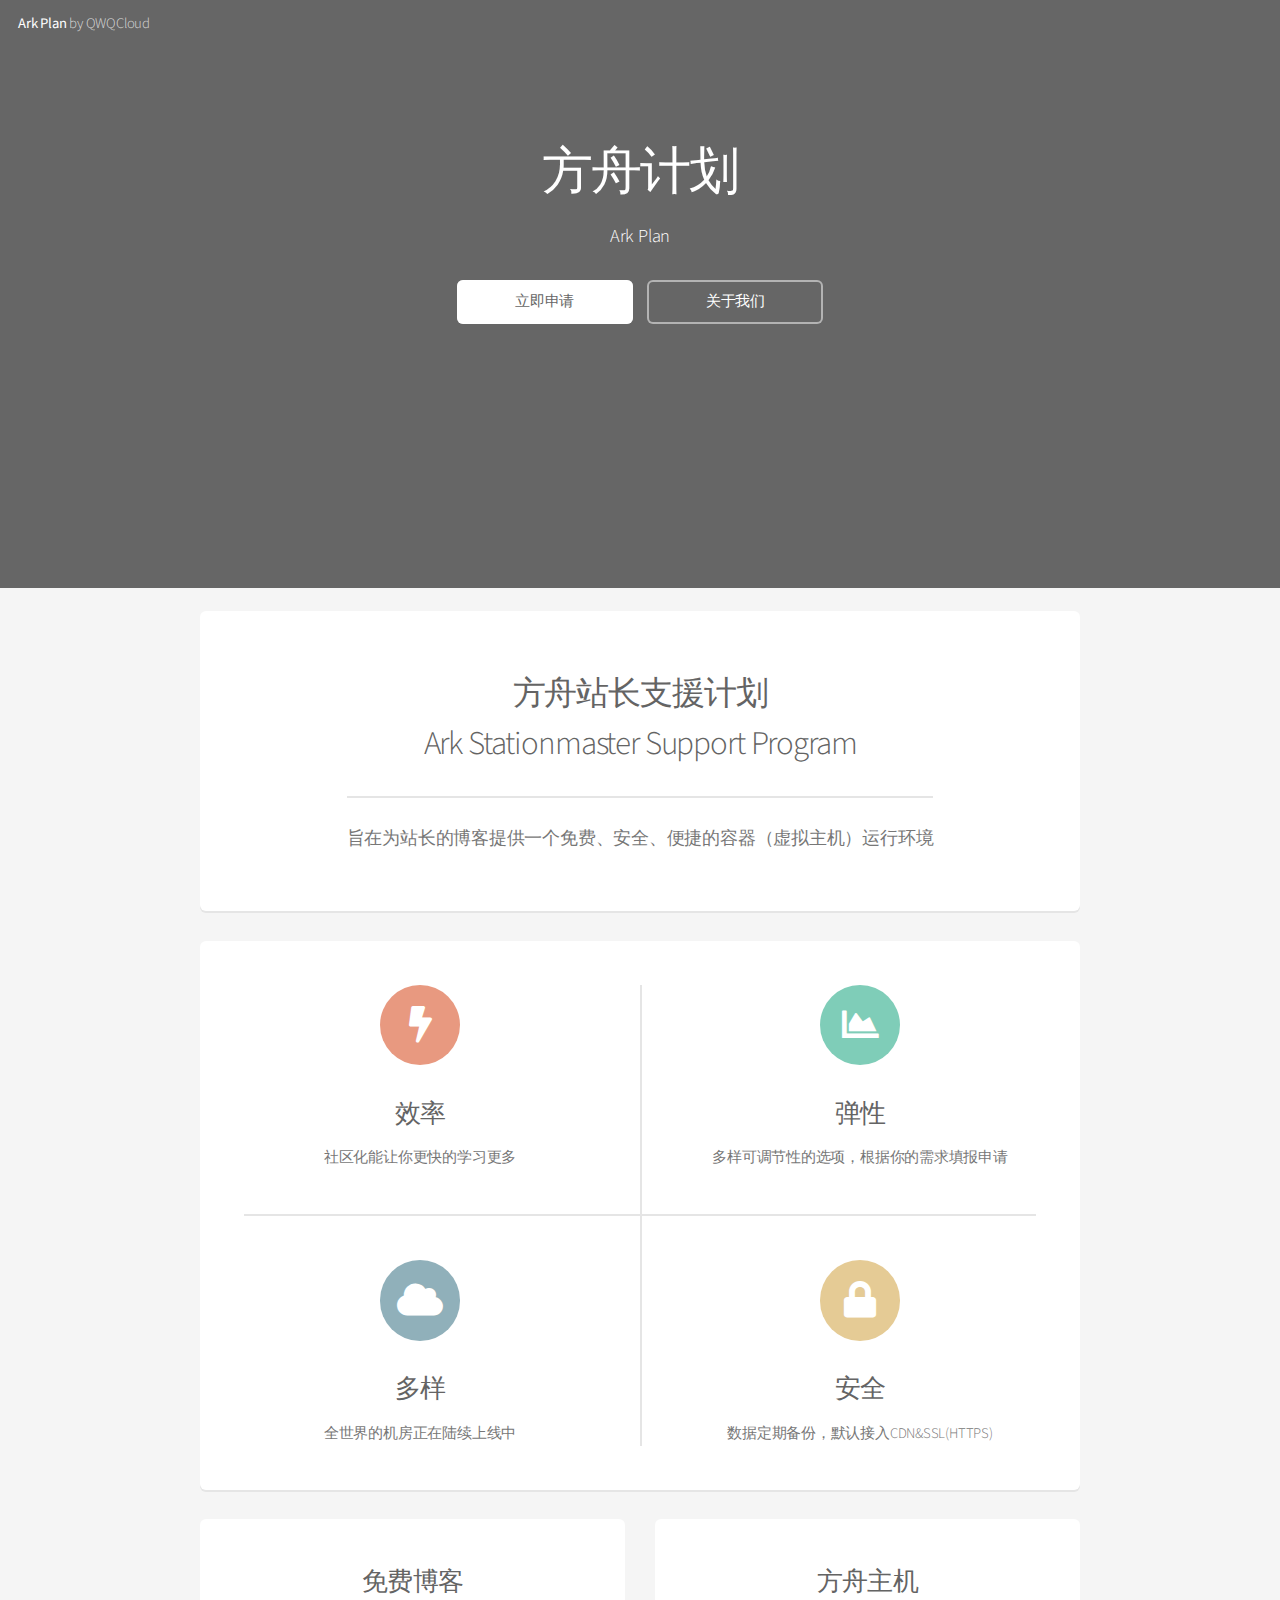
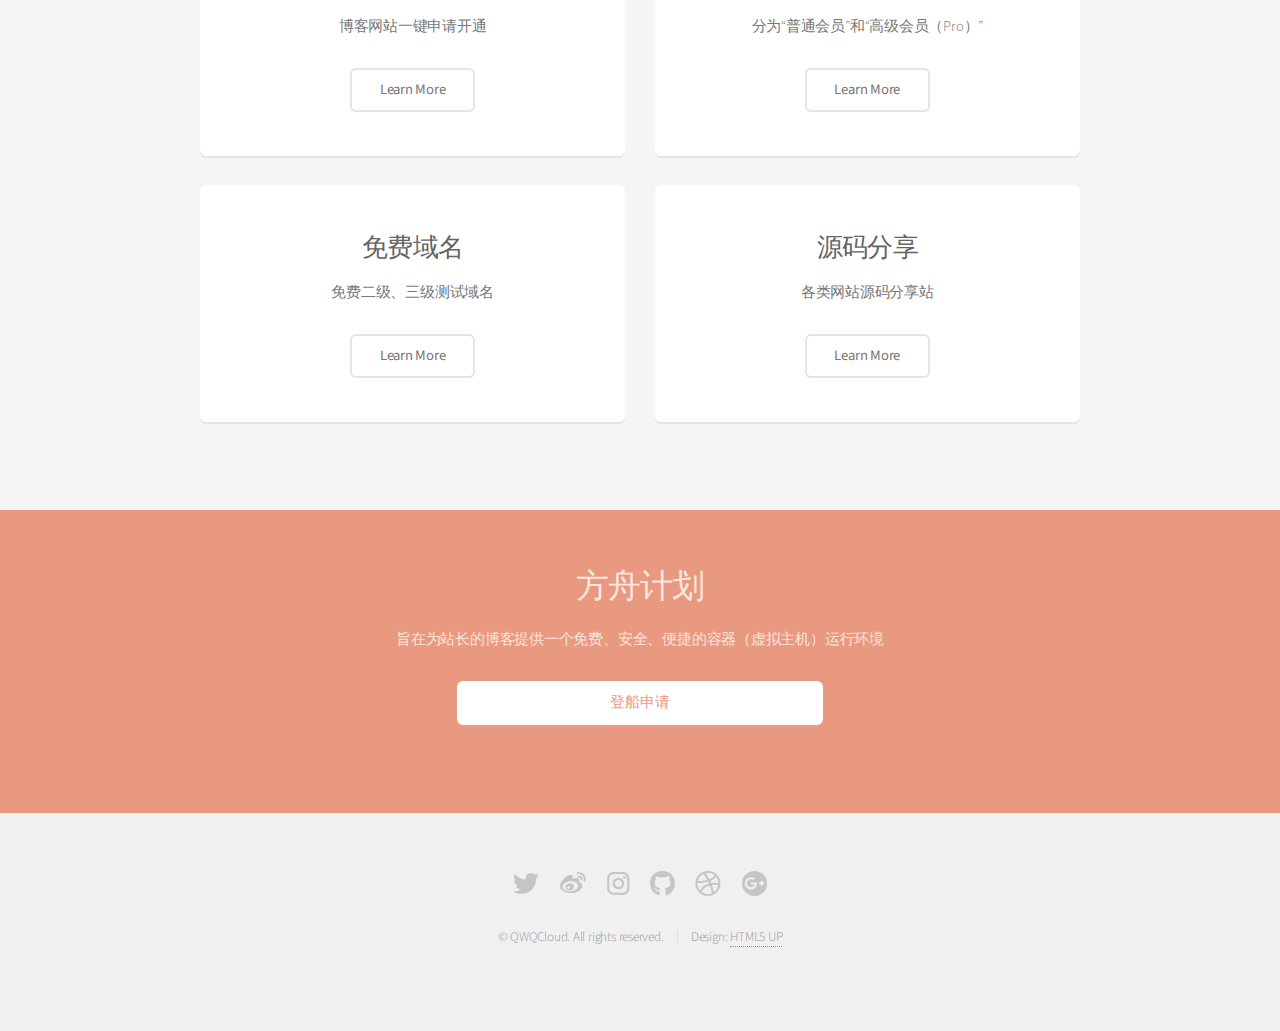
==== index.html @ 15599bcf "7doger" ====
<!DOCTYPE HTML>
<!--
	Alpha by HTML5 UP
	html5up.net | @ajlkn
	Free for personal and commercial use under the CCA 3.0 license (html5up.net/license)
-->
<html>
	<head>
		<title>方舟计划 - Ark Plan</title>
		<meta charset="utf-8" />
		<meta name="viewport" content="width=device-width, initial-scale=1, user-scalable=no" />
		<link rel="stylesheet" href="assets/css/main.css" />
	</head>
	<body class="landing is-preload">
		<div id="page-wrapper">

			<!-- Header -->
				<header id="header" class="alt">
					<h1><a href="index.html">Ark Plan</a> by QWQCloud</h1>
					<!----
				     <nav id="nav">
						<ul>
							<li><a href="index.html">Home</a></li>
							<li>
								<a href="#" class="icon solid fa-angle-down">锚点</a>
								<ul>
									<li>
                                      	<li><a href="hostlist.html">机房列表</a></li>
									    <li><a href="about.html">关于方舟</a></li>
									</li>
								</ul>
							</li>
							<!-- <li><a href="#" class="button">QWQCloud</a></li> -->
						</ul>
					</nav>
				</header>

			<!-- Banner -->
				<section id="banner">
					<h2>方舟计划</h2>
					<p>Ark Plan</p>
					<ul class="actions special">
						<li><a href="join.html"  class="button primary">立即申请</a></li>
						<li><a href="about.html" target=_blank class="button">关于我们</a></li>
					</ul>
				</section>
<br><br><br><br><br><br><br>
			<!-- Main -->
				<section id="main" class="container">

					<section class="box special">
						<header class="major">
							<h2>方舟站长支援计划
							<br />
							Ark Stationmaster Support Program</h2>
							<p>旨在为站长的博客提供一个免费、安全、便捷的容器（虚拟主机）运行环境</p>
						</header>
						<!---<span class="image featured"><img src="images/banner7.jpg" alt="" /></span>--->
					</section>

					<section class="box special features">
						<div class="features-row">
							<section>
								<span class="icon solid major fa-bolt accent2"></span>
								<h3>效率</h3>
								<p>社区化能让你更快的学习更多</p>
							</section>
							<section>
								<span class="icon solid major fa-chart-area accent3"></span>
								<h3>弹性</h3>
								<p>多样可调节性的选项，根据你的需求填报申请</p>
							</section>
						</div>
						<div class="features-row">
							<section>
								<span class="icon solid major fa-cloud accent4"></span>
								<h3>多样</h3>
								<p>全世界的机房正在陆续上线中</p>
							</section>
							<section>
								<span class="icon solid major fa-lock accent5"></span>
								<h3>安全</h3>
								<p>数据定期备份，默认接入CDN&SSL(HTTPS)</p>
							</section>
						</div>
					</section>

					<div class="row">
						<div class="col-6 col-12-narrower">

							<section class="box special">
							<!--	<span class="image featured"><img src="https://ark.qwqcloud.com/images/pic02.jpg" alt="" /></span> -->
								<h3>免费博客</h3>
								<p>博客网站一键申请开通</p>
								<ul class="actions special">
									<li><a href="https://ouo.one/login" class="button alt">Learn More</a></li>
								</ul>
							</section>

						</div>
						<div class="col-6 col-12-narrower">

							<section class="box special">
							<!--	<span class="image featured"><img src="https://ark.qwqcloud.com/images/pic03.jpg" alt="" /></span>  -->
								<h3>方舟主机</h3>
								<p>分为“普通会员”和“高级会员（Pro）”</p>
								<ul class="actions special">
									<li><a href="#" class="button alt">Learn More</a></li>
								</ul>
							</section>

						</div>
						<div class="col-6 col-12-narrower">

							<section class="box special">
							<!--	<span class="image featured"><img src="https://ark.qwqcloud.com/images/pic02.jpg" alt="" /></span> -->
								<h3>免费域名</h3>
								<p>免费二级、三级测试域名</p>
								<ul class="actions special">
									<li><a href="#" class="button alt">Learn More</a></li>
								</ul>
							</section>

						</div>
						<div class="col-6 col-12-narrower">

							<section class="box special">
							<!--	<span class="image featured"><img src="https://ark.qwqcloud.com/images/pic02.jpg" alt="" /></span> -->
								<h3>源码分享</h3>
								<p>各类网站源码分享站</p>
								<ul class="actions special">
									<li><a href="#" class="button alt">Learn More</a></li>
								</ul>
							</section>

						</div>
					</div>

				</section>

			<!-- CTA -->
				<section id="cta">

					<h2>方舟计划</h2>
					<p>旨在为站长的博客提供一个免费、安全、便捷的容器（虚拟主机）运行环境</p>
                  <center>
					<form>
                                <div class="col-3 col-6-narrower col-12-mobilep">
									<ul class="actions stacked">
										<li><a href="https://url.mods.ren/ark-pro" class="button special fit">登船申请</a></li>
									</ul>
                                </div>
					</form>
                  </center>
				</section>

			<!-- Footer -->
				<footer id="footer">
					<ul class="icons">
						<li><a href="https://twitter.com/xianyu_777" class="icon brands fa-twitter"><span class="label">Twitter</span></a></li>
						<li><a href="https://weibo.com/zs1998" class="icon brands fa-weibo"><span class="label">Facebook</span></a></li>
						<li><a href="https://www.instagram.com/dog_233/" class="icon brands fa-instagram"><span class="label">Instagram</span></a></li>
						<li><a href="https://github.com/7doger" class="icon brands fa-github"><span class="label">Github</span></a></li>
						<li><a href="https://dribbble.com/7doger" class="icon brands fa-dribbble"><span class="label">Dribbble</span></a></li>
						<li><a href="#" class="icon brands fa-google-plus"><span class="label">Google+</span></a></li>
					</ul>
					<ul class="copyright">
						<li>&copy; QWQCloud. All rights reserved.</li><li>Design: <a href="http://html5up.net">HTML5 UP</a></li>
					</ul>
				</footer>

		</div>

		<!-- Scripts -->
			<script src="assets/js/jquery.min.js"></script>
			<script src="assets/js/jquery.dropotron.min.js"></script>
			<script src="assets/js/jquery.scrollex.min.js"></script>
			<script src="assets/js/browser.min.js"></script>
			<script src="assets/js/breakpoints.min.js"></script>
			<script src="assets/js/util.js"></script>
			<script src="assets/js/main.js"></script>

	</body>
</html>
---- assets/css/main.css ----
@import url("fontawesome-all.min.css");
@import url("https://fonts.googleapis.com/css?family=Source+Sans+Pro:300,400,300italic,400italic");

/*
	Alpha by HTML5 UP
	html5up.net | @ajlkn
	Free for personal and commercial use under the CCA 3.0 license (html5up.net/license)
*/

/* Reset */

/* Based on meyerweb.com/eric/tools/css/reset (v2.0 | 20110126 | License: public domain) */

	html, body, div, span, applet, object,
	iframe, h1, h2, h3, h4, h5, h6, p, blockquote,
	pre, a, abbr, acronym, address, big, cite,
	code, del, dfn, em, img, ins, kbd, q, s, samp,
	small, strike, strong, sub, sup, tt, var, b,
	u, i, center, dl, dt, dd, ol, ul, li, fieldset,
	form, label, legend, table, caption, tbody,
	tfoot, thead, tr, th, td, article, aside,
	canvas, details, embed, figure, figcaption,
	footer, header, hgroup, menu, nav, output, ruby,
	section, summary, time, mark, audio, video {
		margin: 0;
		padding: 0;
		border: 0;
		font-size: 100%;
		font: inherit;
		vertical-align: baseline;
	}

	article, aside, details, figcaption, figure,
	footer, header, hgroup, menu, nav, section {
		display: block;
	}

	body {
		line-height: 1;
	}

	ol, ul {
		list-style: none;
	}

	blockquote, q {
		quotes: none;
	}

		blockquote:before, blockquote:after, q:before, q:after {
			content: '';
			content: none;
		}

	table {
		border-collapse: collapse;
		border-spacing: 0;
	}

	body {
		-webkit-text-size-adjust: none;
	}

	mark {
		background-color: transparent;
		color: inherit;
	}

	input::-moz-focus-inner {
		border: 0;
		padding: 0;
	}

	input, select, textarea {
		-moz-appearance: none;
		-webkit-appearance: none;
		-ms-appearance: none;
		appearance: none;
	}

/* Basic */

	@-ms-viewport {
		width: device-width;
	}

	body {
		-ms-overflow-style: scrollbar;
	}

	@media screen and (max-width: 480px) {

		html, body {
			min-width: 320px;
		}

	}

	html {
		box-sizing: border-box;
	}

	*, *:before, *:after {
		box-sizing: inherit;
	}

	body {
		background: #f5f5f5;
	}

	body, input, select, textarea {
		color: #777;
		font-family: "Source Sans Pro", sans-serif;
		font-size: 16pt;
		font-weight: 300;
		line-height: 1.65em;
		letter-spacing: -0.015em;
	}

	a {
		-moz-transition: color 0.2s ease-in-out, border-bottom-color 0.2s ease-in-out;
		-webkit-transition: color 0.2s ease-in-out, border-bottom-color 0.2s ease-in-out;
		-ms-transition: color 0.2s ease-in-out, border-bottom-color 0.2s ease-in-out;
		transition: color 0.2s ease-in-out, border-bottom-color 0.2s ease-in-out;
		border-bottom: dotted 1px;
		color: #e89980;
		text-decoration: none;
	}

		a:hover {
			border-bottom-color: transparent;
		}

	strong, b {
		color: #646464;
		font-weight: 400;
	}

	em, i {
		font-style: italic;
	}

	p {
		margin: 0 0 2em 0;
	}

	h1, h2, h3, h4, h5, h6 {
		color: #646464;
		font-weight: 300;
		line-height: 1em;
		margin: 0 0 0.5em 0;
	}

		h1 a, h2 a, h3 a, h4 a, h5 a, h6 a {
			color: inherit;
			text-decoration: none;
		}

	h2 {
		font-size: 2.25em;
		line-height: 1.5em;
		letter-spacing: -0.035em;
	}

	h3 {
		font-size: 1.75em;
		line-height: 1.5em;
		letter-spacing: -0.025em;
	}

	h4 {
		font-size: 1.1em;
		line-height: 1.5em;
		letter-spacing: 0;
	}

	h5 {
		font-size: 0.9em;
		line-height: 1.5em;
		letter-spacing: 0;
	}

	h6 {
		font-size: 0.7em;
		line-height: 1.5em;
		letter-spacing: 0;
	}

	sub {
		font-size: 0.8em;
		position: relative;
		top: 0.5em;
	}

	sup {
		font-size: 0.8em;
		position: relative;
		top: -0.5em;
	}

	hr {
		border: 0;
		border-bottom: solid 2px #e5e5e5;
		margin: 2em 0;
	}

		hr.major {
			margin: 3em 0;
		}

	blockquote {
		border-left: solid 4px #e5e5e5;
		font-style: italic;
		margin: 0 0 2em 0;
		padding: 0.5em 0 0.5em 2em;
	}

	pre {
		-webkit-overflow-scrolling: touch;
		background: #f8f8f8;
		border-radius: 6px;
		border: solid 1px #e5e5e5;
		font-family: monospace;
		font-size: 0.9em;
		line-height: 1.75em;
		margin: 0 0 2em 0;
		overflow-x: auto;
		padding: 1em 1.5em;
	}

	code {
		background: #f8f8f8;
		border-radius: 6px;
		border: solid 1px #e5e5e5;
		font-family: monospace;
		font-size: 0.9em;
		margin: 0 0.25em;
		padding: 0.25em 0.65em;
	}

	.align-left {
		text-align: left;
	}

	.align-center {
		text-align: center;
	}

	.align-right {
		text-align: right;
	}

/* Row */

	.row {
		display: flex;
		flex-wrap: wrap;
		box-sizing: border-box;
		align-items: stretch;
	}

		.row > * {
			box-sizing: border-box;
		}

		.row.gtr-uniform > * > :last-child {
			margin-bottom: 0;
		}

		.row.aln-left {
			justify-content: flex-start;
		}

		.row.aln-center {
			justify-content: center;
		}

		.row.aln-right {
			justify-content: flex-end;
		}

		.row.aln-top {
			align-items: flex-start;
		}

		.row.aln-middle {
			align-items: center;
		}

		.row.aln-bottom {
			align-items: flex-end;
		}

		.row > .imp {
			order: -1;
		}

		.row > .col-1 {
			width: 8.33333%;
		}

		.row > .off-1 {
			margin-left: 8.33333%;
		}

		.row > .col-2 {
			width: 16.66667%;
		}

		.row > .off-2 {
			margin-left: 16.66667%;
		}

		.row > .col-3 {
			width: 25%;
		}

		.row > .off-3 {
			margin-left: 25%;
		}

		.row > .col-4 {
			width: 33.33333%;
		}

		.row > .off-4 {
			margin-left: 33.33333%;
		}

		.row > .col-5 {
			width: 41.66667%;
		}

		.row > .off-5 {
			margin-left: 41.66667%;
		}

		.row > .col-6 {
			width: 50%;
		}

		.row > .off-6 {
			margin-left: 50%;
		}

		.row > .col-7 {
			width: 58.33333%;
		}

		.row > .off-7 {
			margin-left: 58.33333%;
		}

		.row > .col-8 {
			width: 66.66667%;
		}

		.row > .off-8 {
			margin-left: 66.66667%;
		}

		.row > .col-9 {
			width: 75%;
		}

		.row > .off-9 {
			margin-left: 75%;
		}

		.row > .col-10 {
			width: 83.33333%;
		}

		.row > .off-10 {
			margin-left: 83.33333%;
		}

		.row > .col-11 {
			width: 91.66667%;
		}

		.row > .off-11 {
			margin-left: 91.66667%;
		}

		.row > .col-12 {
			width: 100%;
		}

		.row > .off-12 {
			margin-left: 100%;
		}

		.row.gtr-0 {
			margin-top: 0;
			margin-left: 0em;
		}

			.row.gtr-0 > * {
				padding: 0 0 0 0em;
			}

			.row.gtr-0.gtr-uniform {
				margin-top: 0em;
			}

				.row.gtr-0.gtr-uniform > * {
					padding-top: 0em;
				}

		.row.gtr-25 {
			margin-top: 0;
			margin-left: -0.5em;
		}

			.row.gtr-25 > * {
				padding: 0 0 0 0.5em;
			}

			.row.gtr-25.gtr-uniform {
				margin-top: -0.5em;
			}

				.row.gtr-25.gtr-uniform > * {
					padding-top: 0.5em;
				}

		.row.gtr-50 {
			margin-top: 0;
			margin-left: -1em;
		}

			.row.gtr-50 > * {
				padding: 0 0 0 1em;
			}

			.row.gtr-50.gtr-uniform {
				margin-top: -1em;
			}

				.row.gtr-50.gtr-uniform > * {
					padding-top: 1em;
				}

		.row {
			margin-top: 0;
			margin-left: -2em;
		}

			.row > * {
				padding: 0 0 0 2em;
			}

			.row.gtr-uniform {
				margin-top: -2em;
			}

				.row.gtr-uniform > * {
					padding-top: 2em;
				}

		.row.gtr-150 {
			margin-top: 0;
			margin-left: -3em;
		}

			.row.gtr-150 > * {
				padding: 0 0 0 3em;
			}

			.row.gtr-150.gtr-uniform {
				margin-top: -3em;
			}

				.row.gtr-150.gtr-uniform > * {
					padding-top: 3em;
				}

		.row.gtr-200 {
			margin-top: 0;
			margin-left: -4em;
		}

			.row.gtr-200 > * {
				padding: 0 0 0 4em;
			}

			.row.gtr-200.gtr-uniform {
				margin-top: -4em;
			}

				.row.gtr-200.gtr-uniform > * {
					padding-top: 4em;
				}

		@media screen and (max-width: 1680px) {

			.row {
				display: flex;
				flex-wrap: wrap;
				box-sizing: border-box;
				align-items: stretch;
			}

				.row > * {
					box-sizing: border-box;
				}

				.row.gtr-uniform > * > :last-child {
					margin-bottom: 0;
				}

				.row.aln-left {
					justify-content: flex-start;
				}

				.row.aln-center {
					justify-content: center;
				}

				.row.aln-right {
					justify-content: flex-end;
				}

				.row.aln-top {
					align-items: flex-start;
				}

				.row.aln-middle {
					align-items: center;
				}

				.row.aln-bottom {
					align-items: flex-end;
				}

				.row > .imp-wide {
					order: -1;
				}

				.row > .col-1-wide {
					width: 8.33333%;
				}

				.row > .off-1-wide {
					margin-left: 8.33333%;
				}

				.row > .col-2-wide {
					width: 16.66667%;
				}

				.row > .off-2-wide {
					margin-left: 16.66667%;
				}

				.row > .col-3-wide {
					width: 25%;
				}

				.row > .off-3-wide {
					margin-left: 25%;
				}

				.row > .col-4-wide {
					width: 33.33333%;
				}

				.row > .off-4-wide {
					margin-left: 33.33333%;
				}

				.row > .col-5-wide {
					width: 41.66667%;
				}

				.row > .off-5-wide {
					margin-left: 41.66667%;
				}

				.row > .col-6-wide {
					width: 50%;
				}

				.row > .off-6-wide {
					margin-left: 50%;
				}

				.row > .col-7-wide {
					width: 58.33333%;
				}

				.row > .off-7-wide {
					margin-left: 58.33333%;
				}

				.row > .col-8-wide {
					width: 66.66667%;
				}

				.row > .off-8-wide {
					margin-left: 66.66667%;
				}

				.row > .col-9-wide {
					width: 75%;
				}

				.row > .off-9-wide {
					margin-left: 75%;
				}

				.row > .col-10-wide {
					width: 83.33333%;
				}

				.row > .off-10-wide {
					margin-left: 83.33333%;
				}

				.row > .col-11-wide {
					width: 91.66667%;
				}

				.row > .off-11-wide {
					margin-left: 91.66667%;
				}

				.row > .col-12-wide {
					width: 100%;
				}

				.row > .off-12-wide {
					margin-left: 100%;
				}

				.row.gtr-0 {
					margin-top: 0;
					margin-left: 0em;
				}

					.row.gtr-0 > * {
						padding: 0 0 0 0em;
					}

					.row.gtr-0.gtr-uniform {
						margin-top: 0em;
					}

						.row.gtr-0.gtr-uniform > * {
							padding-top: 0em;
						}

				.row.gtr-25 {
					margin-top: 0;
					margin-left: -0.5em;
				}

					.row.gtr-25 > * {
						padding: 0 0 0 0.5em;
					}

					.row.gtr-25.gtr-uniform {
						margin-top: -0.5em;
					}

						.row.gtr-25.gtr-uniform > * {
							padding-top: 0.5em;
						}

				.row.gtr-50 {
					margin-top: 0;
					margin-left: -1em;
				}

					.row.gtr-50 > * {
						padding: 0 0 0 1em;
					}

					.row.gtr-50.gtr-uniform {
						margin-top: -1em;
					}

						.row.gtr-50.gtr-uniform > * {
							padding-top: 1em;
						}

				.row {
					margin-top: 0;
					margin-left: -2em;
				}

					.row > * {
						padding: 0 0 0 2em;
					}

					.row.gtr-uniform {
						margin-top: -2em;
					}

						.row.gtr-uniform > * {
							padding-top: 2em;
						}

				.row.gtr-150 {
					margin-top: 0;
					margin-left: -3em;
				}

					.row.gtr-150 > * {
						padding: 0 0 0 3em;
					}

					.row.gtr-150.gtr-uniform {
						margin-top: -3em;
					}

						.row.gtr-150.gtr-uniform > * {
							padding-top: 3em;
						}

				.row.gtr-200 {
					margin-top: 0;
					margin-left: -4em;
				}

					.row.gtr-200 > * {
						padding: 0 0 0 4em;
					}

					.row.gtr-200.gtr-uniform {
						margin-top: -4em;
					}

						.row.gtr-200.gtr-uniform > * {
							padding-top: 4em;
						}

		}

		@media screen and (max-width: 1280px) {

			.row {
				display: flex;
				flex-wrap: wrap;
				box-sizing: border-box;
				align-items: stretch;
			}

				.row > * {
					box-sizing: border-box;
				}

				.row.gtr-uniform > * > :last-child {
					margin-bottom: 0;
				}

				.row.aln-left {
					justify-content: flex-start;
				}

				.row.aln-center {
					justify-content: center;
				}

				.row.aln-right {
					justify-content: flex-end;
				}

				.row.aln-top {
					align-items: flex-start;
				}

				.row.aln-middle {
					align-items: center;
				}

				.row.aln-bottom {
					align-items: flex-end;
				}

				.row > .imp-normal {
					order: -1;
				}

				.row > .col-1-normal {
					width: 8.33333%;
				}

				.row > .off-1-normal {
					margin-left: 8.33333%;
				}

				.row > .col-2-normal {
					width: 16.66667%;
				}

				.row > .off-2-normal {
					margin-left: 16.66667%;
				}

				.row > .col-3-normal {
					width: 25%;
				}

				.row > .off-3-normal {
					margin-left: 25%;
				}

				.row > .col-4-normal {
					width: 33.33333%;
				}

				.row > .off-4-normal {
					margin-left: 33.33333%;
				}

				.row > .col-5-normal {
					width: 41.66667%;
				}

				.row > .off-5-normal {
					margin-left: 41.66667%;
				}

				.row > .col-6-normal {
					width: 50%;
				}

				.row > .off-6-normal {
					margin-left: 50%;
				}

				.row > .col-7-normal {
					width: 58.33333%;
				}

				.row > .off-7-normal {
					margin-left: 58.33333%;
				}

				.row > .col-8-normal {
					width: 66.66667%;
				}

				.row > .off-8-normal {
					margin-left: 66.66667%;
				}

				.row > .col-9-normal {
					width: 75%;
				}

				.row > .off-9-normal {
					margin-left: 75%;
				}

				.row > .col-10-normal {
					width: 83.33333%;
				}

				.row > .off-10-normal {
					margin-left: 83.33333%;
				}

				.row > .col-11-normal {
					width: 91.66667%;
				}

				.row > .off-11-normal {
					margin-left: 91.66667%;
				}

				.row > .col-12-normal {
					width: 100%;
				}

				.row > .off-12-normal {
					margin-left: 100%;
				}

				.row.gtr-0 {
					margin-top: 0;
					margin-left: 0em;
				}

					.row.gtr-0 > * {
						padding: 0 0 0 0em;
					}

					.row.gtr-0.gtr-uniform {
						margin-top: 0em;
					}

						.row.gtr-0.gtr-uniform > * {
							padding-top: 0em;
						}

				.row.gtr-25 {
					margin-top: 0;
					margin-left: -0.5em;
				}

					.row.gtr-25 > * {
						padding: 0 0 0 0.5em;
					}

					.row.gtr-25.gtr-uniform {
						margin-top: -0.5em;
					}

						.row.gtr-25.gtr-uniform > * {
							padding-top: 0.5em;
						}

				.row.gtr-50 {
					margin-top: 0;
					margin-left: -1em;
				}

					.row.gtr-50 > * {
						padding: 0 0 0 1em;
					}

					.row.gtr-50.gtr-uniform {
						margin-top: -1em;
					}

						.row.gtr-50.gtr-uniform > * {
							padding-top: 1em;
						}

				.row {
					margin-top: 0;
					margin-left: -2em;
				}

					.row > * {
						padding: 0 0 0 2em;
					}

					.row.gtr-uniform {
						margin-top: -2em;
					}

						.row.gtr-uniform > * {
							padding-top: 2em;
						}

				.row.gtr-150 {
					margin-top: 0;
					margin-left: -3em;
				}

					.row.gtr-150 > * {
						padding: 0 0 0 3em;
					}

					.row.gtr-150.gtr-uniform {
						margin-top: -3em;
					}

						.row.gtr-150.gtr-uniform > * {
							padding-top: 3em;
						}

				.row.gtr-200 {
					margin-top: 0;
					margin-left: -4em;
				}

					.row.gtr-200 > * {
						padding: 0 0 0 4em;
					}

					.row.gtr-200.gtr-uniform {
						margin-top: -4em;
					}

						.row.gtr-200.gtr-uniform > * {
							padding-top: 4em;
						}

		}

		@media screen and (max-width: 980px) {

			.row {
				display: flex;
				flex-wrap: wrap;
				box-sizing: border-box;
				align-items: stretch;
			}

				.row > * {
					box-sizing: border-box;
				}

				.row.gtr-uniform > * > :last-child {
					margin-bottom: 0;
				}

				.row.aln-left {
					justify-content: flex-start;
				}

				.row.aln-center {
					justify-content: center;
				}

				.row.aln-right {
					justify-content: flex-end;
				}

				.row.aln-top {
					align-items: flex-start;
				}

				.row.aln-middle {
					align-items: center;
				}

				.row.aln-bottom {
					align-items: flex-end;
				}

				.row > .imp-narrow {
					order: -1;
				}

				.row > .col-1-narrow {
					width: 8.33333%;
				}

				.row > .off-1-narrow {
					margin-left: 8.33333%;
				}

				.row > .col-2-narrow {
					width: 16.66667%;
				}

				.row > .off-2-narrow {
					margin-left: 16.66667%;
				}

				.row > .col-3-narrow {
					width: 25%;
				}

				.row > .off-3-narrow {
					margin-left: 25%;
				}

				.row > .col-4-narrow {
					width: 33.33333%;
				}

				.row > .off-4-narrow {
					margin-left: 33.33333%;
				}

				.row > .col-5-narrow {
					width: 41.66667%;
				}

				.row > .off-5-narrow {
					margin-left: 41.66667%;
				}

				.row > .col-6-narrow {
					width: 50%;
				}

				.row > .off-6-narrow {
					margin-left: 50%;
				}

				.row > .col-7-narrow {
					width: 58.33333%;
				}

				.row > .off-7-narrow {
					margin-left: 58.33333%;
				}

				.row > .col-8-narrow {
					width: 66.66667%;
				}

				.row > .off-8-narrow {
					margin-left: 66.66667%;
				}

				.row > .col-9-narrow {
					width: 75%;
				}

				.row > .off-9-narrow {
					margin-left: 75%;
				}

				.row > .col-10-narrow {
					width: 83.33333%;
				}

				.row > .off-10-narrow {
					margin-left: 83.33333%;
				}

				.row > .col-11-narrow {
					width: 91.66667%;
				}

				.row > .off-11-narrow {
					margin-left: 91.66667%;
				}

				.row > .col-12-narrow {
					width: 100%;
				}

				.row > .off-12-narrow {
					margin-left: 100%;
				}

				.row.gtr-0 {
					margin-top: 0;
					margin-left: 0em;
				}

					.row.gtr-0 > * {
						padding: 0 0 0 0em;
					}

					.row.gtr-0.gtr-uniform {
						margin-top: 0em;
					}

						.row.gtr-0.gtr-uniform > * {
							padding-top: 0em;
						}

				.row.gtr-25 {
					margin-top: 0;
					margin-left: -0.5em;
				}

					.row.gtr-25 > * {
						padding: 0 0 0 0.5em;
					}

					.row.gtr-25.gtr-uniform {
						margin-top: -0.5em;
					}

						.row.gtr-25.gtr-uniform > * {
							padding-top: 0.5em;
						}

				.row.gtr-50 {
					margin-top: 0;
					margin-left: -1em;
				}

					.row.gtr-50 > * {
						padding: 0 0 0 1em;
					}

					.row.gtr-50.gtr-uniform {
						margin-top: -1em;
					}

						.row.gtr-50.gtr-uniform > * {
							padding-top: 1em;
						}

				.row {
					margin-top: 0;
					margin-left: -2em;
				}

					.row > * {
						padding: 0 0 0 2em;
					}

					.row.gtr-uniform {
						margin-top: -2em;
					}

						.row.gtr-uniform > * {
							padding-top: 2em;
						}

				.row.gtr-150 {
					margin-top: 0;
					margin-left: -3em;
				}

					.row.gtr-150 > * {
						padding: 0 0 0 3em;
					}

					.row.gtr-150.gtr-uniform {
						margin-top: -3em;
					}

						.row.gtr-150.gtr-uniform > * {
							padding-top: 3em;
						}

				.row.gtr-200 {
					margin-top: 0;
					margin-left: -4em;
				}

					.row.gtr-200 > * {
						padding: 0 0 0 4em;
					}

					.row.gtr-200.gtr-uniform {
						margin-top: -4em;
					}

						.row.gtr-200.gtr-uniform > * {
							padding-top: 4em;
						}

		}

		@media screen and (max-width: 840px) {

			.row {
				display: flex;
				flex-wrap: wrap;
				box-sizing: border-box;
				align-items: stretch;
			}

				.row > * {
					box-sizing: border-box;
				}

				.row.gtr-uniform > * > :last-child {
					margin-bottom: 0;
				}

				.row.aln-left {
					justify-content: flex-start;
				}

				.row.aln-center {
					justify-content: center;
				}

				.row.aln-right {
					justify-content: flex-end;
				}

				.row.aln-top {
					align-items: flex-start;
				}

				.row.aln-middle {
					align-items: center;
				}

				.row.aln-bottom {
					align-items: flex-end;
				}

				.row > .imp-narrower {
					order: -1;
				}

				.row > .col-1-narrower {
					width: 8.33333%;
				}

				.row > .off-1-narrower {
					margin-left: 8.33333%;
				}

				.row > .col-2-narrower {
					width: 16.66667%;
				}

				.row > .off-2-narrower {
					margin-left: 16.66667%;
				}

				.row > .col-3-narrower {
					width: 25%;
				}

				.row > .off-3-narrower {
					margin-left: 25%;
				}

				.row > .col-4-narrower {
					width: 33.33333%;
				}

				.row > .off-4-narrower {
					margin-left: 33.33333%;
				}

				.row > .col-5-narrower {
					width: 41.66667%;
				}

				.row > .off-5-narrower {
					margin-left: 41.66667%;
				}

				.row > .col-6-narrower {
					width: 50%;
				}

				.row > .off-6-narrower {
					margin-left: 50%;
				}

				.row > .col-7-narrower {
					width: 58.33333%;
				}

				.row > .off-7-narrower {
					margin-left: 58.33333%;
				}

				.row > .col-8-narrower {
					width: 66.66667%;
				}

				.row > .off-8-narrower {
					margin-left: 66.66667%;
				}

				.row > .col-9-narrower {
					width: 75%;
				}

				.row > .off-9-narrower {
					margin-left: 75%;
				}

				.row > .col-10-narrower {
					width: 83.33333%;
				}

				.row > .off-10-narrower {
					margin-left: 83.33333%;
				}

				.row > .col-11-narrower {
					width: 91.66667%;
				}

				.row > .off-11-narrower {
					margin-left: 91.66667%;
				}

				.row > .col-12-narrower {
					width: 100%;
				}

				.row > .off-12-narrower {
					margin-left: 100%;
				}

				.row.gtr-0 {
					margin-top: 0;
					margin-left: 0em;
				}

					.row.gtr-0 > * {
						padding: 0 0 0 0em;
					}

					.row.gtr-0.gtr-uniform {
						margin-top: 0em;
					}

						.row.gtr-0.gtr-uniform > * {
							padding-top: 0em;
						}

				.row.gtr-25 {
					margin-top: 0;
					margin-left: -0.5em;
				}

					.row.gtr-25 > * {
						padding: 0 0 0 0.5em;
					}

					.row.gtr-25.gtr-uniform {
						margin-top: -0.5em;
					}

						.row.gtr-25.gtr-uniform > * {
							padding-top: 0.5em;
						}

				.row.gtr-50 {
					margin-top: 0;
					margin-left: -1em;
				}

					.row.gtr-50 > * {
						padding: 0 0 0 1em;
					}

					.row.gtr-50.gtr-uniform {
						margin-top: -1em;
					}

						.row.gtr-50.gtr-uniform > * {
							padding-top: 1em;
						}

				.row {
					margin-top: 0;
					margin-left: -2em;
				}

					.row > * {
						padding: 0 0 0 2em;
					}

					.row.gtr-uniform {
						margin-top: -2em;
					}

						.row.gtr-uniform > * {
							padding-top: 2em;
						}

				.row.gtr-150 {
					margin-top: 0;
					margin-left: -3em;
				}

					.row.gtr-150 > * {
						padding: 0 0 0 3em;
					}

					.row.gtr-150.gtr-uniform {
						margin-top: -3em;
					}

						.row.gtr-150.gtr-uniform > * {
							padding-top: 3em;
						}

				.row.gtr-200 {
					margin-top: 0;
					margin-left: -4em;
				}

					.row.gtr-200 > * {
						padding: 0 0 0 4em;
					}

					.row.gtr-200.gtr-uniform {
						margin-top: -4em;
					}

						.row.gtr-200.gtr-uniform > * {
							padding-top: 4em;
						}

		}

		@media screen and (max-width: 736px) {

			.row {
				display: flex;
				flex-wrap: wrap;
				box-sizing: border-box;
				align-items: stretch;
			}

				.row > * {
					box-sizing: border-box;
				}

				.row.gtr-uniform > * > :last-child {
					margin-bottom: 0;
				}

				.row.aln-left {
					justify-content: flex-start;
				}

				.row.aln-center {
					justify-content: center;
				}

				.row.aln-right {
					justify-content: flex-end;
				}

				.row.aln-top {
					align-items: flex-start;
				}

				.row.aln-middle {
					align-items: center;
				}

				.row.aln-bottom {
					align-items: flex-end;
				}

				.row > .imp-mobile {
					order: -1;
				}

				.row > .col-1-mobile {
					width: 8.33333%;
				}

				.row > .off-1-mobile {
					margin-left: 8.33333%;
				}

				.row > .col-2-mobile {
					width: 16.66667%;
				}

				.row > .off-2-mobile {
					margin-left: 16.66667%;
				}

				.row > .col-3-mobile {
					width: 25%;
				}

				.row > .off-3-mobile {
					margin-left: 25%;
				}

				.row > .col-4-mobile {
					width: 33.33333%;
				}

				.row > .off-4-mobile {
					margin-left: 33.33333%;
				}

				.row > .col-5-mobile {
					width: 41.66667%;
				}

				.row > .off-5-mobile {
					margin-left: 41.66667%;
				}

				.row > .col-6-mobile {
					width: 50%;
				}

				.row > .off-6-mobile {
					margin-left: 50%;
				}

				.row > .col-7-mobile {
					width: 58.33333%;
				}

				.row > .off-7-mobile {
					margin-left: 58.33333%;
				}

				.row > .col-8-mobile {
					width: 66.66667%;
				}

				.row > .off-8-mobile {
					margin-left: 66.66667%;
				}

				.row > .col-9-mobile {
					width: 75%;
				}

				.row > .off-9-mobile {
					margin-left: 75%;
				}

				.row > .col-10-mobile {
					width: 83.33333%;
				}

				.row > .off-10-mobile {
					margin-left: 83.33333%;
				}

				.row > .col-11-mobile {
					width: 91.66667%;
				}

				.row > .off-11-mobile {
					margin-left: 91.66667%;
				}

				.row > .col-12-mobile {
					width: 100%;
				}

				.row > .off-12-mobile {
					margin-left: 100%;
				}

				.row.gtr-0 {
					margin-top: 0;
					margin-left: 0em;
				}

					.row.gtr-0 > * {
						padding: 0 0 0 0em;
					}

					.row.gtr-0.gtr-uniform {
						margin-top: 0em;
					}

						.row.gtr-0.gtr-uniform > * {
							padding-top: 0em;
						}

				.row.gtr-25 {
					margin-top: 0;
					margin-left: -0.5em;
				}

					.row.gtr-25 > * {
						padding: 0 0 0 0.5em;
					}

					.row.gtr-25.gtr-uniform {
						margin-top: -0.5em;
					}

						.row.gtr-25.gtr-uniform > * {
							padding-top: 0.5em;
						}

				.row.gtr-50 {
					margin-top: 0;
					margin-left: -1em;
				}

					.row.gtr-50 > * {
						padding: 0 0 0 1em;
					}

					.row.gtr-50.gtr-uniform {
						margin-top: -1em;
					}

						.row.gtr-50.gtr-uniform > * {
							padding-top: 1em;
						}

				.row {
					margin-top: 0;
					margin-left: -2em;
				}

					.row > * {
						padding: 0 0 0 2em;
					}

					.row.gtr-uniform {
						margin-top: -2em;
					}

						.row.gtr-uniform > * {
							padding-top: 2em;
						}

				.row.gtr-150 {
					margin-top: 0;
					margin-left: -3em;
				}

					.row.gtr-150 > * {
						padding: 0 0 0 3em;
					}

					.row.gtr-150.gtr-uniform {
						margin-top: -3em;
					}

						.row.gtr-150.gtr-uniform > * {
							padding-top: 3em;
						}

				.row.gtr-200 {
					margin-top: 0;
					margin-left: -4em;
				}

					.row.gtr-200 > * {
						padding: 0 0 0 4em;
					}

					.row.gtr-200.gtr-uniform {
						margin-top: -4em;
					}

						.row.gtr-200.gtr-uniform > * {
							padding-top: 4em;
						}

		}

		@media screen and (max-width: 480px) {

			.row {
				display: flex;
				flex-wrap: wrap;
				box-sizing: border-box;
				align-items: stretch;
			}

				.row > * {
					box-sizing: border-box;
				}

				.row.gtr-uniform > * > :last-child {
					margin-bottom: 0;
				}

				.row.aln-left {
					justify-content: flex-start;
				}

				.row.aln-center {
					justify-content: center;
				}

				.row.aln-right {
					justify-content: flex-end;
				}

				.row.aln-top {
					align-items: flex-start;
				}

				.row.aln-middle {
					align-items: center;
				}

				.row.aln-bottom {
					align-items: flex-end;
				}

				.row > .imp-mobilep {
					order: -1;
				}

				.row > .col-1-mobilep {
					width: 8.33333%;
				}

				.row > .off-1-mobilep {
					margin-left: 8.33333%;
				}

				.row > .col-2-mobilep {
					width: 16.66667%;
				}

				.row > .off-2-mobilep {
					margin-left: 16.66667%;
				}

				.row > .col-3-mobilep {
					width: 25%;
				}

				.row > .off-3-mobilep {
					margin-left: 25%;
				}

				.row > .col-4-mobilep {
					width: 33.33333%;
				}

				.row > .off-4-mobilep {
					margin-left: 33.33333%;
				}

				.row > .col-5-mobilep {
					width: 41.66667%;
				}

				.row > .off-5-mobilep {
					margin-left: 41.66667%;
				}

				.row > .col-6-mobilep {
					width: 50%;
				}

				.row > .off-6-mobilep {
					margin-left: 50%;
				}

				.row > .col-7-mobilep {
					width: 58.33333%;
				}

				.row > .off-7-mobilep {
					margin-left: 58.33333%;
				}

				.row > .col-8-mobilep {
					width: 66.66667%;
				}

				.row > .off-8-mobilep {
					margin-left: 66.66667%;
				}

				.row > .col-9-mobilep {
					width: 75%;
				}

				.row > .off-9-mobilep {
					margin-left: 75%;
				}

				.row > .col-10-mobilep {
					width: 83.33333%;
				}

				.row > .off-10-mobilep {
					margin-left: 83.33333%;
				}

				.row > .col-11-mobilep {
					width: 91.66667%;
				}

				.row > .off-11-mobilep {
					margin-left: 91.66667%;
				}

				.row > .col-12-mobilep {
					width: 100%;
				}

				.row > .off-12-mobilep {
					margin-left: 100%;
				}

				.row.gtr-0 {
					margin-top: 0;
					margin-left: 0em;
				}

					.row.gtr-0 > * {
						padding: 0 0 0 0em;
					}

					.row.gtr-0.gtr-uniform {
						margin-top: 0em;
					}

						.row.gtr-0.gtr-uniform > * {
							padding-top: 0em;
						}

				.row.gtr-25 {
					margin-top: 0;
					margin-left: -0.5em;
				}

					.row.gtr-25 > * {
						padding: 0 0 0 0.5em;
					}

					.row.gtr-25.gtr-uniform {
						margin-top: -0.5em;
					}

						.row.gtr-25.gtr-uniform > * {
							padding-top: 0.5em;
						}

				.row.gtr-50 {
					margin-top: 0;
					margin-left: -1em;
				}

					.row.gtr-50 > * {
						padding: 0 0 0 1em;
					}

					.row.gtr-50.gtr-uniform {
						margin-top: -1em;
					}

						.row.gtr-50.gtr-uniform > * {
							padding-top: 1em;
						}

				.row {
					margin-top: 0;
					margin-left: -2em;
				}

					.row > * {
						padding: 0 0 0 2em;
					}

					.row.gtr-uniform {
						margin-top: -2em;
					}

						.row.gtr-uniform > * {
							padding-top: 2em;
						}

				.row.gtr-150 {
					margin-top: 0;
					margin-left: -3em;
				}

					.row.gtr-150 > * {
						padding: 0 0 0 3em;
					}

					.row.gtr-150.gtr-uniform {
						margin-top: -3em;
					}

						.row.gtr-150.gtr-uniform > * {
							padding-top: 3em;
						}

				.row.gtr-200 {
					margin-top: 0;
					margin-left: -4em;
				}

					.row.gtr-200 > * {
						padding: 0 0 0 4em;
					}

					.row.gtr-200.gtr-uniform {
						margin-top: -4em;
					}

						.row.gtr-200.gtr-uniform > * {
							padding-top: 4em;
						}

		}

/* Container */

	.container {
		margin: 0 auto;
		max-width: calc(100% - 5em);
		width: 60em;
	}

		.container.xsmall {
			width: 15em;
		}

		.container.small {
			width: 30em;
		}

		.container.medium {
			width: 45em;
		}

		.container.large {
			width: 75em;
		}

		.container.xlarge {
			width: 90em;
		}

		.container.max {
			width: 100%;
		}

		@media screen and (max-width: 840px) {

			.container {
				width: 100% !important;
			}

		}

		@media screen and (max-width: 736px) {

			.container {
				max-width: 100%;
			}

		}

/* Section/Article */

	section.special, article.special {
		text-align: center;
	}

	header p {
		color: #999;
		position: relative;
		margin: 0 0 1.5em 0;
		font-style: italic;
	}

	header h2 + p {
		font-size: 1.25em;
		margin-top: -1em;
		line-height: 1.5em;
	}

	header h3 + p {
		font-size: 1.1em;
		margin-top: -0.85em;
		line-height: 1.5em;
	}

	header h4 + p,
	header h5 + p,
	header h6 + p {
		font-size: 0.8em;
		margin-top: -0.5em;
		line-height: 1.5em;
	}

	header.major {
		padding: 1em 0;
		text-align: center;
	}

		header.major h2 {
			margin: 0;
		}

		header.major p {
			display: inline-block;
			border-top: solid 2px #e5e5e5;
			color: #777;
			margin: 1.5em 0 0 0;
			padding: 1.5em 0 0 0;
			font-style: normal;
		}

/* Form */

	form {
		margin: 0 0 2em 0;
	}

	label {
		color: #646464;
		display: block;
		font-size: 0.9em;
		font-weight: 300;
		margin: 0 0 1em 0;
	}

	input[type="text"],
	input[type="password"],
	input[type="email"],
	select,
	textarea {
		-moz-appearance: none;
		-webkit-appearance: none;
		-ms-appearance: none;
		appearance: none;
		background-color: #f8f8f8;
		border-radius: 6px;
		border: solid 1px #e5e5e5;
		color: inherit;
		display: block;
		outline: 0;
		padding: 0 1em;
		text-decoration: none;
		width: 100%;
	}

		input[type="text"]:invalid,
		input[type="password"]:invalid,
		input[type="email"]:invalid,
		select:invalid,
		textarea:invalid {
			box-shadow: none;
		}

		input[type="text"]:focus,
		input[type="password"]:focus,
		input[type="email"]:focus,
		select:focus,
		textarea:focus {
			border-color: #e89980;
			box-shadow: 0 0 0 2px #e89980;
		}

	select {
		background-image: url("data:image/svg+xml;charset=utf8,%3Csvg xmlns='http://www.w3.org/2000/svg' width='40' height='40' preserveAspectRatio='none' viewBox='0 0 40 40'%3E%3Cpath d='M9.4,12.3l10.4,10.4l10.4-10.4c0.2-0.2,0.5-0.4,0.9-0.4c0.3,0,0.6,0.1,0.9,0.4l3.3,3.3c0.2,0.2,0.4,0.5,0.4,0.9 c0,0.4-0.1,0.6-0.4,0.9L20.7,31.9c-0.2,0.2-0.5,0.4-0.9,0.4c-0.3,0-0.6-0.1-0.9-0.4L4.3,17.3c-0.2-0.2-0.4-0.5-0.4-0.9 c0-0.4,0.1-0.6,0.4-0.9l3.3-3.3c0.2-0.2,0.5-0.4,0.9-0.4S9.1,12.1,9.4,12.3z' fill='%23e5e5e5' /%3E%3C/svg%3E");
		background-size: 1.25em;
		background-repeat: no-repeat;
		background-position: calc(100% - 1em) center;
		height: 3em;
		padding-right: 3em;
		text-overflow: ellipsis;
	}

		select option {
			color: #777;
			background-color: #f5f5f5;
		}

		select:focus::-ms-value {
			background-color: transparent;
		}

		select::-ms-expand {
			display: none;
		}

	input[type="text"],
	input[type="password"],
	input[type="email"],
	select {
		height: 3em;
	}

	textarea {
		padding: 0.75em 1em;
	}

	input[type="checkbox"],
	input[type="radio"] {
		-moz-appearance: none;
		-webkit-appearance: none;
		-ms-appearance: none;
		appearance: none;
		display: block;
		float: left;
		margin-right: -2em;
		opacity: 0;
		width: 1em;
		z-index: -1;
	}

		input[type="checkbox"] + label,
		input[type="radio"] + label {
			text-decoration: none;
			color: #777;
			cursor: pointer;
			display: inline-block;
			font-size: 1em;
			font-weight: 300;
			padding-left: 2.55em;
			padding-right: 0.75em;
			position: relative;
		}

			input[type="checkbox"] + label:before,
			input[type="radio"] + label:before {
				-moz-osx-font-smoothing: grayscale;
				-webkit-font-smoothing: antialiased;
				display: inline-block;
				font-style: normal;
				font-variant: normal;
				text-rendering: auto;
				line-height: 1;
				text-transform: none !important;
				font-family: 'Font Awesome 5 Free';
				font-weight: 900;
			}

			input[type="checkbox"] + label:before,
			input[type="radio"] + label:before {
				background: #f8f8f8;
				border-radius: 6px;
				border: solid 1px #e5e5e5;
				content: '';
				display: inline-block;
				font-size: 0.8em;
				height: 2.25em;
				left: 0;
				line-height: 2.25em;
				position: absolute;
				text-align: center;
				top: 0;
				width: 2.25em;
			}

		input[type="checkbox"]:checked + label:before,
		input[type="radio"]:checked + label:before {
			background: #666;
			border-color: #666;
			color: #ffffff;
			content: '\f00c';
		}

		input[type="checkbox"]:focus + label:before,
		input[type="radio"]:focus + label:before {
			border-color: #e89980;
			box-shadow: 0 0 0 1px #e89980;
		}

	input[type="checkbox"] + label:before {
		border-radius: 6px;
	}

	input[type="radio"] + label:before {
		border-radius: 100%;
	}

	::-webkit-input-placeholder {
		color: #999 !important;
		opacity: 1.0;
	}

	:-moz-placeholder {
		color: #999 !important;
		opacity: 1.0;
	}

	::-moz-placeholder {
		color: #999 !important;
		opacity: 1.0;
	}

	:-ms-input-placeholder {
		color: #999 !important;
		opacity: 1.0;
	}

/* Box */

	.box {
		background: #fff;
		border-radius: 6px;
		box-shadow: 0 2px 0 0 #e5e5e5;
		margin: 0 0 2em 0;
		padding: 3em;
	}

		.box > :last-child {
			margin-bottom: 0;
		}

		.box.alt {
			background: none !important;
			border-radius: 0 !important;
			box-shadow: none !important;
			margin: 0 0 2em 0;
			padding: 0 !important;
		}

		.box.features .features-row {
			border-top: solid 2px #e5e5e5;
			position: relative;
		}

			.box.features .features-row:after {
				clear: both;
				content: '';
				display: block;
			}

			.box.features .features-row section {
				float: left;
				padding: 3em;
				width: 50%;
			}

				.box.features .features-row section :last-child {
					margin-bottom: 0;
				}

				.box.features .features-row section:nth-child(2n) {
					padding-right: 0;
				}

					.box.features .features-row section:nth-child(2n):before {
						background: #e5e5e5;
						content: '';
						display: block;
						height: 100%;
						margin-left: -3em;
						position: absolute;
						top: 0;
						width: 2px;
					}

				.box.features .features-row section:nth-child(2n-1) {
					padding-left: 0;
				}

			.box.features .features-row:first-child {
				border-top: 0;
			}

				.box.features .features-row:first-child section {
					padding-top: 0;
				}

			.box.features .features-row:last-child {
				padding-bottom: 0;
			}

				.box.features .features-row:last-child section {
					padding-bottom: 0;
				}

		.box.special {
			text-align: center;
		}

		.box .image.featured {
			border-radius: 0;
			display: block;
			margin: 3em 0 3em -3em;
			position: relative;
			width: calc(100% + 6em);
		}

			.box .image.featured img {
				border-radius: 0;
				display: block;
				width: 100%;
			}

			.box .image.featured:first-child {
				border-radius: 6px 6px 0 0;
				margin-bottom: 3em;
				margin-top: -3em;
			}

				.box .image.featured:first-child img {
					border-radius: 6px 6px 0 0;
				}

			.box .image.featured:last-child {
				border-radius: 0 0 6px 6px;
				margin-bottom: -3em;
				margin-top: 3em;
			}

				.box .image.featured:last-child img {
					border-radius: 0 0 6px 6px;
				}

/* Icon */

	.icon {
		text-decoration: none;
		border-bottom: none;
		position: relative;
	}

		.icon:before {
			-moz-osx-font-smoothing: grayscale;
			-webkit-font-smoothing: antialiased;
			display: inline-block;
			font-style: normal;
			font-variant: normal;
			text-rendering: auto;
			line-height: 1;
			text-transform: none !important;
			font-family: 'Font Awesome 5 Free';
			font-weight: 400;
		}

		.icon > .label {
			display: none;
		}

		.icon:before {
			line-height: inherit;
		}

		.icon.solid:before {
			font-weight: 900;
		}

		.icon.brands:before {
			font-family: 'Font Awesome 5 Brands';
		}

		.icon.major {
			background: #666;
			border-radius: 100%;
			color: #ffffff;
			cursor: default;
			display: inline-block;
			height: 5.5em;
			line-height: 5.5em;
			margin: 0 0 2em 0;
			width: 5.5em;
		}

			.icon.major:before {
				font-size: 2.5em;
			}

			.icon.major.accent1 {
				background: #666;
				color: #ffffff;
			}

			.icon.major.accent2 {
				background: #e89980;
				color: #ffffff;
			}

			.icon.major.accent3 {
				background: #7fcdb8;
				color: #ffffff;
			}

			.icon.major.accent4 {
				background: #90b0ba;
				color: #ffffff;
			}

			.icon.major.accent5 {
				background: #e5cb95;
				color: #ffffff;
			}

/* Image */

	.image {
		border-radius: 6px;
		border: 0;
		display: inline-block;
		position: relative;
	}

		.image img {
			border-radius: 6px;
			display: block;
		}

		.image.left {
			float: left;
			padding: 0 1.5em 1em 0;
			top: 0.25em;
		}

		.image.right {
			float: right;
			padding: 0 0 1em 1.5em;
			top: 0.25em;
		}

		.image.fit {
			display: block;
			margin: 0 0 2em 0;
			width: 100%;
		}

			.image.fit img {
				display: block;
				width: 100%;
			}

/* List */

	ol {
		list-style: decimal;
		margin: 0 0 2em 0;
		padding-left: 1.25em;
	}

		ol li {
			padding-left: 0.25em;
		}

	ul {
		list-style: disc;
		margin: 0 0 2em 0;
		padding-left: 1em;
	}

		ul li {
			padding-left: 0.5em;
		}

		ul.alt {
			list-style: none;
			padding-left: 0;
		}

			ul.alt li {
				border-top: solid 1px #e5e5e5;
				padding: 0.5em 0;
			}

				ul.alt li:first-child {
					border-top: 0;
					padding-top: 0;
				}

		ul.icons {
			cursor: default;
			list-style: none;
			padding-left: 0;
		}

			ul.icons li {
				display: inline-block;
				padding: 0 1.25em 0 0;
			}

				ul.icons li:last-child {
					padding-right: 0;
				}

				ul.icons li .icon {
					color: inherit;
				}

					ul.icons li .icon:before {
						font-size: 1.75em;
					}

	dl {
		margin: 0 0 2em 0;
	}

/* Actions */

	ul.actions {
		display: -moz-flex;
		display: -webkit-flex;
		display: -ms-flex;
		display: flex;
		cursor: default;
		list-style: none;
		margin-left: -1em;
		padding-left: 0;
	}

		ul.actions li {
			padding: 0 0 0 1em;
			vertical-align: middle;
		}

		ul.actions.special {
			-moz-justify-content: center;
			-webkit-justify-content: center;
			-ms-justify-content: center;
			justify-content: center;
			width: 100%;
			margin-left: 0;
		}

			ul.actions.special li:first-child {
				padding-left: 0;
			}

		ul.actions.stacked {
			-moz-flex-direction: column;
			-webkit-flex-direction: column;
			-ms-flex-direction: column;
			flex-direction: column;
			margin-left: 0;
		}

			ul.actions.stacked li {
				padding: 1.3em 0 0 0;
			}

				ul.actions.stacked li:first-child {
					padding-top: 0;
				}

		ul.actions.fit {
			width: calc(100% + 1em);
		}

			ul.actions.fit li {
				-moz-flex-grow: 1;
				-webkit-flex-grow: 1;
				-ms-flex-grow: 1;
				flex-grow: 1;
				-moz-flex-shrink: 1;
				-webkit-flex-shrink: 1;
				-ms-flex-shrink: 1;
				flex-shrink: 1;
				width: 100%;
			}

				ul.actions.fit li > * {
					width: 100%;
				}

			ul.actions.fit.stacked {
				width: 100%;
			}

		@media screen and (max-width: 480px) {

			ul.actions:not(.fixed) {
				-moz-flex-direction: column;
				-webkit-flex-direction: column;
				-ms-flex-direction: column;
				flex-direction: column;
				margin-left: 0;
				width: 100% !important;
			}

				ul.actions:not(.fixed) li {
					-moz-flex-grow: 1;
					-webkit-flex-grow: 1;
					-ms-flex-grow: 1;
					flex-grow: 1;
					-moz-flex-shrink: 1;
					-webkit-flex-shrink: 1;
					-ms-flex-shrink: 1;
					flex-shrink: 1;
					padding: 1em 0 0 0;
					text-align: center;
					width: 100%;
				}

					ul.actions:not(.fixed) li > * {
						width: 100%;
					}

					ul.actions:not(.fixed) li:first-child {
						padding-top: 0;
					}

					ul.actions:not(.fixed) li input[type="submit"],
					ul.actions:not(.fixed) li input[type="reset"],
					ul.actions:not(.fixed) li input[type="button"],
					ul.actions:not(.fixed) li button,
					ul.actions:not(.fixed) li .button {
						width: 100%;
					}

						ul.actions:not(.fixed) li input[type="submit"].icon:before,
						ul.actions:not(.fixed) li input[type="reset"].icon:before,
						ul.actions:not(.fixed) li input[type="button"].icon:before,
						ul.actions:not(.fixed) li button.icon:before,
						ul.actions:not(.fixed) li .button.icon:before {
							margin-left: -0.5em;
						}

		}

/* Table */

	.table-wrapper {
		-webkit-overflow-scrolling: touch;
		overflow-x: auto;
	}

	table {
		margin: 0 0 2em 0;
		width: 100%;
	}

		table tbody tr {
			border: solid 1px #e5e5e5;
			border-left: 0;
			border-right: 0;
		}

			table tbody tr:nth-child(2n + 1) {
				background-color: #f8f8f8;
			}

		table td {
			padding: 0.75em 0.75em;
		}

		table th {
			color: #646464;
			font-size: 0.9em;
			font-weight: 300;
			padding: 0 0.75em 0.75em 0.75em;
			text-align: left;
		}

		table thead {
			border-bottom: solid 2px #e5e5e5;
		}

		table tfoot {
			border-top: solid 2px #e5e5e5;
		}

		table.alt {
			border-collapse: separate;
		}

			table.alt tbody tr td {
				border: solid 1px #e5e5e5;
				border-left-width: 0;
				border-top-width: 0;
			}

				table.alt tbody tr td:first-child {
					border-left-width: 1px;
				}

			table.alt tbody tr:first-child td {
				border-top-width: 1px;
			}

			table.alt thead {
				border-bottom: 0;
			}

			table.alt tfoot {
				border-top: 0;
			}

/* Button */

	input[type="submit"],
	input[type="reset"],
	input[type="button"],
	.button {
		-moz-appearance: none;
		-webkit-appearance: none;
		-ms-appearance: none;
		appearance: none;
		-moz-transition: background-color 0.2s ease-in-out, color 0.2s ease-in-out;
		-webkit-transition: background-color 0.2s ease-in-out, color 0.2s ease-in-out;
		-ms-transition: background-color 0.2s ease-in-out, color 0.2s ease-in-out;
		transition: background-color 0.2s ease-in-out, color 0.2s ease-in-out;
		background-color: #666;
		border-radius: 6px;
		border: 0;
		color: #ffffff;
		cursor: pointer;
		display: inline-block;
		font-weight: 400;
		height: 3em;
		line-height: 3em;
		padding: 0 2em;
		text-align: center;
		text-decoration: none;
		white-space: nowrap;
	}

		input[type="submit"]:hover,
		input[type="reset"]:hover,
		input[type="button"]:hover,
		.button:hover {
			background-color: #737373;
		}

		input[type="submit"]:active,
		input[type="reset"]:active,
		input[type="button"]:active,
		.button:active {
			background-color: #595959;
		}

		input[type="submit"].icon,
		input[type="reset"].icon,
		input[type="button"].icon,
		.button.icon {
			padding-left: 1.35em;
		}

			input[type="submit"].icon:before,
			input[type="reset"].icon:before,
			input[type="button"].icon:before,
			.button.icon:before {
				margin-right: 0.5em;
			}

		input[type="submit"].fit,
		input[type="reset"].fit,
		input[type="button"].fit,
		.button.fit {
			width: 100%;
		}

		input[type="submit"].small,
		input[type="reset"].small,
		input[type="button"].small,
		.button.small {
			font-size: 0.8em;
			height: 2.7em;
			line-height: 2.7em;
		}

		input[type="submit"].large,
		input[type="reset"].large,
		input[type="button"].large,
		.button.large {
			font-size: 1.25em;
			height: 2.7em;
			line-height: 2.7em;
		}

		input[type="submit"].alt,
		input[type="reset"].alt,
		input[type="button"].alt,
		.button.alt {
			background-color: transparent;
			box-shadow: inset 0 0 0 2px #e5e5e5;
			color: #777;
		}

			input[type="submit"].alt:hover,
			input[type="reset"].alt:hover,
			input[type="button"].alt:hover,
			.button.alt:hover {
				background-color: #f8f8f8;
			}

			input[type="submit"].alt:active,
			input[type="reset"].alt:active,
			input[type="button"].alt:active,
			.button.alt:active {
				background-color: #f0f0f0;
			}

			input[type="submit"].alt.icon:before,
			input[type="reset"].alt.icon:before,
			input[type="button"].alt.icon:before,
			.button.alt.icon:before {
				color: #999;
			}

		input[type="submit"].primary,
		input[type="reset"].primary,
		input[type="button"].primary,
		.button.primary {
			background-color: #e89980;
			color: #ffffff !important;
		}

			input[type="submit"].primary:hover,
			input[type="reset"].primary:hover,
			input[type="button"].primary:hover,
			.button.primary:hover {
				background-color: #ecaa96;
			}

			input[type="submit"].primary:active,
			input[type="reset"].primary:active,
			input[type="button"].primary:active,
			.button.primary:active {
				background-color: #e4886a;
			}

		input[type="submit"].disabled, input[type="submit"]:disabled,
		input[type="reset"].disabled,
		input[type="reset"]:disabled,
		input[type="button"].disabled,
		input[type="button"]:disabled,
		.button.disabled,
		.button:disabled {
			background-color: #777 !important;
			box-shadow: inset 0 -0.15em 0 0 rgba(0, 0, 0, 0.15);
			color: #f5f5f5 !important;
			cursor: default;
			opacity: 0.25;
		}

/* Header */

	#page-wrapper {
		padding-top: 3em;
	}

	body.landing #page-wrapper {
		padding-top: 0;
	}

	@-moz-keyframes reveal-header {
		0% {
			top: -5em;
		}

		100% {
			top: 0;
		}
	}

	@-webkit-keyframes reveal-header {
		0% {
			top: -5em;
		}

		100% {
			top: 0;
		}
	}

	@-ms-keyframes reveal-header {
		0% {
			top: -5em;
		}

		100% {
			top: 0;
		}
	}

	@keyframes reveal-header {
		0% {
			top: -5em;
		}

		100% {
			top: 0;
		}
	}

	#header {
		background: #444;
		color: #bbb;
		cursor: default;
		height: 3.25em;
		left: 0;
		line-height: 3.25em;
		position: fixed;
		top: 0;
		width: 100%;
		z-index: 10000;
	}

		#header h1 {
			color: inherit;
			height: inherit;
			left: 1.25em;
			line-height: inherit;
			margin: 0;
			padding: 0;
			position: absolute;
			top: 0;
		}

			#header h1 a {
				color: #fff;
				font-weight: 400;
				border: 0;
			}

		#header nav {
			height: inherit;
			line-height: inherit;
			position: absolute;
			right: 0.75em;
			top: 0;
			vertical-align: middle;
		}

			#header nav > ul {
				list-style: none;
				margin: 0;
				padding-left: 0;
			}

				#header nav > ul > li {
					display: inline-block;
					padding-left: 0;
				}

					#header nav > ul > li > ul {
						display: none;
					}

					#header nav > ul > li a {
						display: inline-block;
						height: 2em;
						line-height: 1.95em;
						padding: 0 1em;
						border-radius: 6px;
					}

					#header nav > ul > li a:not(.button) {
						color: #fff;
						display: inline-block;
						text-decoration: none;
						border: 0;
					}

						#header nav > ul > li a:not(.button).icon:before {
							color: #999;
							margin-right: 0.5em;
						}

					#header nav > ul > li:first-child {
						margin-left: 0;
					}

					#header nav > ul > li.active a:not(.button) {
						background-color: rgba(153, 153, 153, 0.25);
					}

					#header nav > ul > li .button {
						margin: 0 0 0 0.5em;
						position: relative;
					}

		#header input[type="submit"],
		#header input[type="reset"],
		#header input[type="button"],
		#header .button {
			background-color: transparent;
			box-shadow: inset 0 0 0 2px #999;
			color: #fff;
		}

			#header input[type="submit"]:hover,
			#header input[type="reset"]:hover,
			#header input[type="button"]:hover,
			#header .button:hover {
				background-color: rgba(153, 153, 153, 0.25);
			}

			#header input[type="submit"]:active,
			#header input[type="reset"]:active,
			#header input[type="button"]:active,
			#header .button:active {
				background-color: rgba(153, 153, 153, 0.5);
			}

		#header .container {
			position: relative;
		}

			#header .container h1 {
				left: 0;
			}

			#header .container nav {
				right: 0;
			}

		#header.reveal {
			-moz-animation: reveal-header 0.5s;
			-webkit-animation: reveal-header 0.5s;
			-ms-animation: reveal-header 0.5s;
			animation: reveal-header 0.5s;
		}

		#header.alt {
			-moz-animation: none;
			-webkit-animation: none;
			-ms-animation: none;
			animation: none;
			background: none;
			color: rgba(255, 255, 255, 0.75);
			position: absolute;
		}

			#header.alt nav > ul > li a:not(.button).icon:before {
				color: rgba(255, 255, 255, 0.75);
			}

			#header.alt nav > ul > li.active a:not(.button) {
				background-color: rgba(255, 255, 255, 0.2);
			}

			#header.alt input[type="submit"],
			#header.alt input[type="reset"],
			#header.alt input[type="button"],
			#header.alt .button {
				box-shadow: inset 0 0 0 2px rgba(255, 255, 255, 0.5);
			}

				#header.alt input[type="submit"]:hover,
				#header.alt input[type="reset"]:hover,
				#header.alt input[type="button"]:hover,
				#header.alt .button:hover {
					background-color: rgba(255, 255, 255, 0.1);
				}

				#header.alt input[type="submit"]:active,
				#header.alt input[type="reset"]:active,
				#header.alt input[type="button"]:active,
				#header.alt .button:active {
					background-color: rgba(255, 255, 255, 0.2);
				}

	.dropotron {
		background: #fff;
		border-radius: 6px;
		box-shadow: 0 2px 0 0 rgba(0, 0, 0, 0.065), inset 0 -1px 0 0 #fff, inset 0 0 0 1px rgba(229, 229, 229, 0.5);
		list-style: none;
		margin: calc(-0.5em + 1px) 0 0 1px;
		padding: 0.5em 0;
		width: 11em;
	}

		.dropotron li {
			padding: 0;
		}

			.dropotron li a, .dropotron li span {
				-moz-transition: none;
				-webkit-transition: none;
				-ms-transition: none;
				transition: none;
				border: 0;
				border-top: solid 1px #f2f2f2;
				color: inherit;
				display: block;
				padding: 0.15em 1em;
			}

			.dropotron li:first-child > a, .dropotron li:first-child > span {
				border-top: 0;
			}

			.dropotron li.active > a, .dropotron li.active > span, .dropotron li:hover > a, .dropotron li:hover > span {
				background: #e89980;
				color: #ffffff;
			}

		.dropotron.level-0 {
			font-size: 0.9em;
			margin: 1em 0 0 0;
		}

			.dropotron.level-0:before {
				-moz-transform: rotate(45deg);
				-webkit-transform: rotate(45deg);
				-ms-transform: rotate(45deg);
				transform: rotate(45deg);
				background: #fff;
				border: solid 1px rgba(229, 229, 229, 0.5);
				border-bottom: 0;
				border-right: 0;
				box-shadow: -0.25em -0.125em 0.125em 0 rgba(0, 0, 0, 0.015);
				content: '';
				display: block;
				height: 0.75em;
				position: absolute;
				right: 1.25em;
				top: -0.375em;
				width: 0.75em;
				z-index: 0;
			}

/* Banner */

	#banner {
		background-attachment: scroll,							fixed;
		background-color: #666;
		background-image: url("images/banner.png"), url("https://ark.qwqcloud.com/images/banner.jpg");
		background-position: top left,						center center;
		background-repeat: repeat,							no-repeat;
		background-size: auto,							cover;
		color: #fff;
		padding: 12em 0 20em 0;
		text-align: center;
	}

		#banner :last-child {
			margin-bottom: 0;
		}

		#banner h2, #banner h3, #banner h4, #banner h5, #banner h6 {
			color: #fff;
		}

		#banner h2 {
			font-size: 3.5em;
			line-height: 1em;
			margin: 0 0 0.5em 0;
			padding: 0;
		}

		#banner p {
			font-size: 1.25em;
			margin-bottom: 1.75em;
		}

		#banner input[type="submit"],
		#banner input[type="reset"],
		#banner input[type="button"],
		#banner .button {
			background-color: transparent;
			box-shadow: inset 0 0 0 2px rgba(255, 255, 255, 0.5);
			color: #fff;
			min-width: 12em;
		}

			#banner input[type="submit"]:hover,
			#banner input[type="reset"]:hover,
			#banner input[type="button"]:hover,
			#banner .button:hover {
				background-color: rgba(255, 255, 255, 0.1);
			}

			#banner input[type="submit"]:active,
			#banner input[type="reset"]:active,
			#banner input[type="button"]:active,
			#banner .button:active {
				background-color: rgba(255, 255, 255, 0.2);
			}

			#banner input[type="submit"].primary,
			#banner input[type="reset"].primary,
			#banner input[type="button"].primary,
			#banner .button.primary {
				background: #fff;
				color: #666 !important;
			}

/* Main */

	#main {
		padding: 4em 0;
	}

		#main > header {
			text-align: center;
			margin: 0 0 3em 0;
		}

			#main > header h2 {
				font-size: 2.75em;
				margin: 0;
			}

			#main > header p {
				border-top: solid 2px #e5e5e5;
				color: #777;
				display: inline-block;
				font-style: normal;
				margin: 1em 0 0 0;
				padding: 1em 0 1.25em 0;
			}

	body.landing #main {
		margin-top: -14em;
	}

/* Footer */

	#footer {
		background: #f0f0f0;
		padding: 4em 0 6em 0;
		text-align: center;
	}

		#footer .icons a {
			-moz-transition: opacity 0.2s ease-in-out;
			-webkit-transition: opacity 0.2s ease-in-out;
			-ms-transition: opacity 0.2s ease-in-out;
			transition: opacity 0.2s ease-in-out;
			opacity: 0.35;
		}

			#footer .icons a:hover {
				opacity: 0.75;
			}

		#footer .copyright {
			color: #999;
			font-size: 0.9em;
			line-height: 1em;
			margin: 2em 0 0 0;
			padding: 0;
			text-align: center;
		}

			#footer .copyright a {
				color: inherit;
			}

			#footer .copyright li {
				border-left: solid 1px #dddddd;
				display: inline-block;
				list-style: none;
				margin-left: 1em;
				padding-left: 1em;
			}

				#footer .copyright li:first-child {
					border-left: 0;
					margin-left: 0;
					padding-left: 0;
				}

/* CTA */

	#cta {
		background: #e89980;
		color: #f9e6df;
		padding: 3.5em 0 4em 0;
		text-align: center;
	}

		#cta h2, #cta h3, #cta h4, #cta h5, #cta h6 {
			color: inherit;
		}

		#cta form {
			margin: 0 auto;
			max-width: 100%;
			width: 25em;
		}

		#cta input[type="submit"],
		#cta input[type="reset"],
		#cta input[type="button"],
		#cta .button {
			box-shadow: none;
			background: #fff;
			color: #e89980;
		}

		#cta input[type="text"],
		#cta input[type="password"],
		#cta input[type="email"],
		#cta select,
		#cta textarea {
			color: #ffffff;
			background: rgba(255, 255, 255, 0.15);
			border: 0;
		}

			#cta input[type="text"]:focus,
			#cta input[type="password"]:focus,
			#cta input[type="email"]:focus,
			#cta select:focus,
			#cta textarea:focus {
				box-shadow: inset 0 0 0 2px #fff;
			}

		#cta ::-webkit-input-placeholder {
			color: rgba(255, 255, 255, 0.75) !important;
		}

		#cta :-moz-placeholder {
			color: rgba(255, 255, 255, 0.75) !important;
		}

		#cta ::-moz-placeholder {
			color: rgba(255, 255, 255, 0.75) !important;
		}

		#cta :-ms-input-placeholder {
			color: rgba(255, 255, 255, 0.75) !important;
		}

		#cta .formerize-placeholder {
			color: rgba(255, 255, 255, 0.75) !important;
		}

/* Wide */

	@media screen and (max-width: 1680px) {

		/* Basic */

			body, input, select, textarea {
				font-size: 13pt;
			}

		/* Banner */

			#banner {
				padding: 10em 0 18em 0;
			}

	}

/* Normal */

	@media screen and (max-width: 1280px) {

		/* Basic */

			body, input, select, textarea {
				font-size: 11pt;
			}

		/* Header */

			.dropotron.level-0 {
				font-size: 1em;
			}

		/* Banner */

			#banner {
				background-attachment: scroll;
			}

				#banner h2 {
					font-size: 3.5em;
				}

	}

/* Narrow */

	@media screen and (max-width: 980px) {

		/* Basic */

			body, input, select, textarea {
				font-size: 11pt;
			}

	}

/* Narrower */

	#navPanel, #navButton {
		display: none;
	}

	@media screen and (max-width: 840px) {

		/* Basic */

			html, body {
				overflow-x: hidden;
			}

			body, input, select, textarea {
				font-size: 11pt;
			}

			h2 br, h3 br, h4 br, h5 br, h6 br {
				display: none;
			}

		/* Section/Article */

			header br {
				display: none;
			}

			header.major {
				padding: 0 4em;
			}

		/* Box */

			.box {
				padding: 3em 2em;
			}

				.box.features > section {
					padding: 3em 2em;
				}

				.box .image.featured {
					margin-left: -2em;
					width: calc(100% + 4em);
				}

					.box .image.featured:first-child {
						margin-bottom: 3em;
						margin-top: -3em;
					}

					.box .image.featured:last-child {
						margin-bottom: -3em;
						margin-top: 3em;
					}

		/* Header */

			#page-wrapper {
				padding-top: 0;
			}

			#header {
				display: none;
			}

		/* Banner */

		/* Nav */

			#page-wrapper {
				-moz-backface-visibility: hidden;
				-webkit-backface-visibility: hidden;
				-ms-backface-visibility: hidden;
				backface-visibility: hidden;
				-moz-transition: -moz-transform 0.5s ease;
				-webkit-transition: -webkit-transform 0.5s ease;
				-ms-transition: -ms-transform 0.5s ease;
				transition: transform 0.5s ease;
				padding-bottom: 1px;
			}

			#navButton {
				-moz-backface-visibility: hidden;
				-webkit-backface-visibility: hidden;
				-ms-backface-visibility: hidden;
				backface-visibility: hidden;
				-moz-transition: -moz-transform 0.5s ease;
				-webkit-transition: -webkit-transform 0.5s ease;
				-ms-transition: -ms-transform 0.5s ease;
				transition: transform 0.5s ease;
				display: block;
				height: 44px;
				left: 0;
				position: fixed;
				top: 0;
				width: 100%;
				z-index: 10001;
			}

				#navButton .toggle {
					text-decoration: none;
					height: 100%;
					left: 0;
					position: absolute;
					top: 0;
					width: 100%;
					border: 0;
					outline: 0;
				}

					#navButton .toggle:before {
						-moz-osx-font-smoothing: grayscale;
						-webkit-font-smoothing: antialiased;
						display: inline-block;
						font-style: normal;
						font-variant: normal;
						text-rendering: auto;
						line-height: 1;
						text-transform: none !important;
						font-family: 'Font Awesome 5 Free';
						font-weight: 900;
					}

					#navButton .toggle:before {
						background: rgba(192, 192, 192, 0.75);
						border-radius: 6px;
						color: #fff;
						content: '\f0c9';
						display: block;
						font-size: 16px;
						height: 2.25em;
						left: 0.5em;
						line-height: 2.25em;
						position: absolute;
						text-align: center;
						top: 0.5em;
						width: 3.5em;
					}

			#navPanel {
				-moz-backface-visibility: hidden;
				-webkit-backface-visibility: hidden;
				-ms-backface-visibility: hidden;
				backface-visibility: hidden;
				-moz-transform: translateX(-275px);
				-webkit-transform: translateX(-275px);
				-ms-transform: translateX(-275px);
				transform: translateX(-275px);
				-moz-transition: -moz-transform 0.5s ease;
				-webkit-transition: -webkit-transform 0.5s ease;
				-ms-transition: -ms-transform 0.5s ease;
				transition: transform 0.5s ease;
				display: block;
				height: 100%;
				left: 0;
				overflow-y: auto;
				position: fixed;
				top: 0;
				width: 275px;
				z-index: 10002;
				background: #2b2b2b;
				color: #bbb;
			}

				#navPanel .link {
					border-bottom: 0;
					border-top: solid 1px rgba(255, 255, 255, 0.05);
					color: #bbb;
					display: block;
					height: 44px;
					line-height: 44px;
					padding: 0 1em 0 1em;
					text-decoration: none;
				}

					#navPanel .link:first-child {
						border-top: 0;
					}

					#navPanel .link.depth-0 {
						color: #fff;
					}

					#navPanel .link .indent-1 {
						display: inline-block;
						width: 1em;
					}

					#navPanel .link .indent-2 {
						display: inline-block;
						width: 2em;
					}

					#navPanel .link .indent-3 {
						display: inline-block;
						width: 3em;
					}

					#navPanel .link .indent-4 {
						display: inline-block;
						width: 4em;
					}

					#navPanel .link .indent-5 {
						display: inline-block;
						width: 5em;
					}

			body.navPanel-visible #page-wrapper {
				-moz-transform: translateX(275px);
				-webkit-transform: translateX(275px);
				-ms-transform: translateX(275px);
				transform: translateX(275px);
			}

			body.navPanel-visible #navButton {
				-moz-transform: translateX(275px);
				-webkit-transform: translateX(275px);
				-ms-transform: translateX(275px);
				transform: translateX(275px);
			}

			body.navPanel-visible #navPanel {
				-moz-transform: translateX(0);
				-webkit-transform: translateX(0);
				-ms-transform: translateX(0);
				transform: translateX(0);
			}

	}

/* Mobile */

	@media screen and (max-width: 736px) {

		/* Basic */

			body, input, select, textarea {
				font-size: 11pt;
			}

			h2 {
				font-size: 1.75em;
				line-height: 1.35em;
				letter-spacing: -0.025em;
			}

			h3 {
				font-size: 1.5em;
			}

			h4 {
				font-size: 1em;
			}

		/* Section/Article */

			header.major {
				padding: 1em;
			}

				header.major h2, header.major p {
					padding-left: 0.5em;
					padding-right: 0.5em;
				}

		/* Box */

			.box {
				margin: 1em;
				overflow-x: hidden;
				padding: 2em 2em !important;
			}

				.box.features .features-row {
					border-top: 0;
					padding: 0;
				}

					.box.features .features-row section {
						border: 0;
						border-top: solid 1px #e5e5e5 !important;
						float: none;
						margin: 2em 0 0 0 !important;
						padding: 2em 0 0 0 !important;
						width: 100%;
					}

					.box.features .features-row:first-child section:first-child {
						border-top: 0 !important;
						margin-top: 0 !important;
						padding-top: 0 !important;
					}

				.box .image.featured {
					margin-left: -2em;
					width: calc(100% + 4em);
				}

					.box .image.featured:first-child {
						margin-bottom: 2em;
						margin-top: -2em;
					}

					.box .image.featured:last-child {
						margin-bottom: -2em;
						margin-top: 2em;
					}

		/* Banner */

			#banner {
				padding: 4em 0;
			}

				#banner h2 {
					font-size: 2.25em;
				}

				#banner p {
					font-size: 1.25em;
				}

		/* Main */

			#main {
				padding: 4em 0 0 0;
			}

				#main > header {
					margin: 0 2em 1.5em 2em;
				}

					#main > header h2 {
						font-size: 2em;
					}

					#main > header p {
						font-size: 1em;
						padding-bottom: 1em;
					}

			body.landing #main {
				padding: 0;
				margin-top: 0;
			}

		/* Footer */

			#footer {
				padding: 4em 0;
			}

				#footer .copyright li {
					border-left: 0;
					display: block;
					line-height: 2em;
					margin-left: 0;
					padding-left: 0;
				}

	}

/* Mobile (Portrait) */

	@media screen and (max-width: 480px) {

		/* Basic */

			html, body {
				min-width: 320px;
			}

			body, input, select, textarea {
				font-size: 11pt;
			}

		/* Section/Article */

			header.major {
				padding: 0;
			}

		/* List */

			ul.actions {
				margin: 0 0 2em 0;
			}

				ul.actions li {
					display: block;
					padding: 1em 0 0 0;
					text-align: center;
					width: 100%;
				}

					ul.actions li:first-child {
						padding-top: 0;
					}

					ul.actions li > * {
						width: 100%;
						margin: 0 !important;
					}

						ul.actions li > *.icon:before {
							margin-left: -2em;
						}

				ul.actions.small li {
					padding: 0.5em 0 0 0;
				}

					ul.actions.small li:first-child {
						padding-top: 0;
					}

		/* Box */

			.box {
				border-radius: 0;
				box-shadow: none;
				margin: 1em 0 0 0;
				padding: 3em 1em !important;
			}

				.box.features .features-row section {
					margin: 3em 0 0 0 !important;
					padding: 3em 0 0 0 !important;
				}

				.box .image.featured {
					border-radius: 0;
					margin-left: -1em;
					width: calc(100% + 2em);
				}

					.box .image.featured img {
						border-radius: 0 !important;
					}

					.box .image.featured:first-child {
						margin-bottom: 3em;
						margin-top: -3em;
					}

					.box .image.featured:last-child {
						margin-bottom: -3em;
						margin-top: 3em;
					}

		/* Banner */

			#banner {
				padding: 5em 3em 4em 3em;
			}

		/* Main */

			#main > .box:first-child {
				margin-top: 0;
			}

		/* CTA */

			#cta {
				padding: 2.5em 1em 3em 1em;
			}

	}
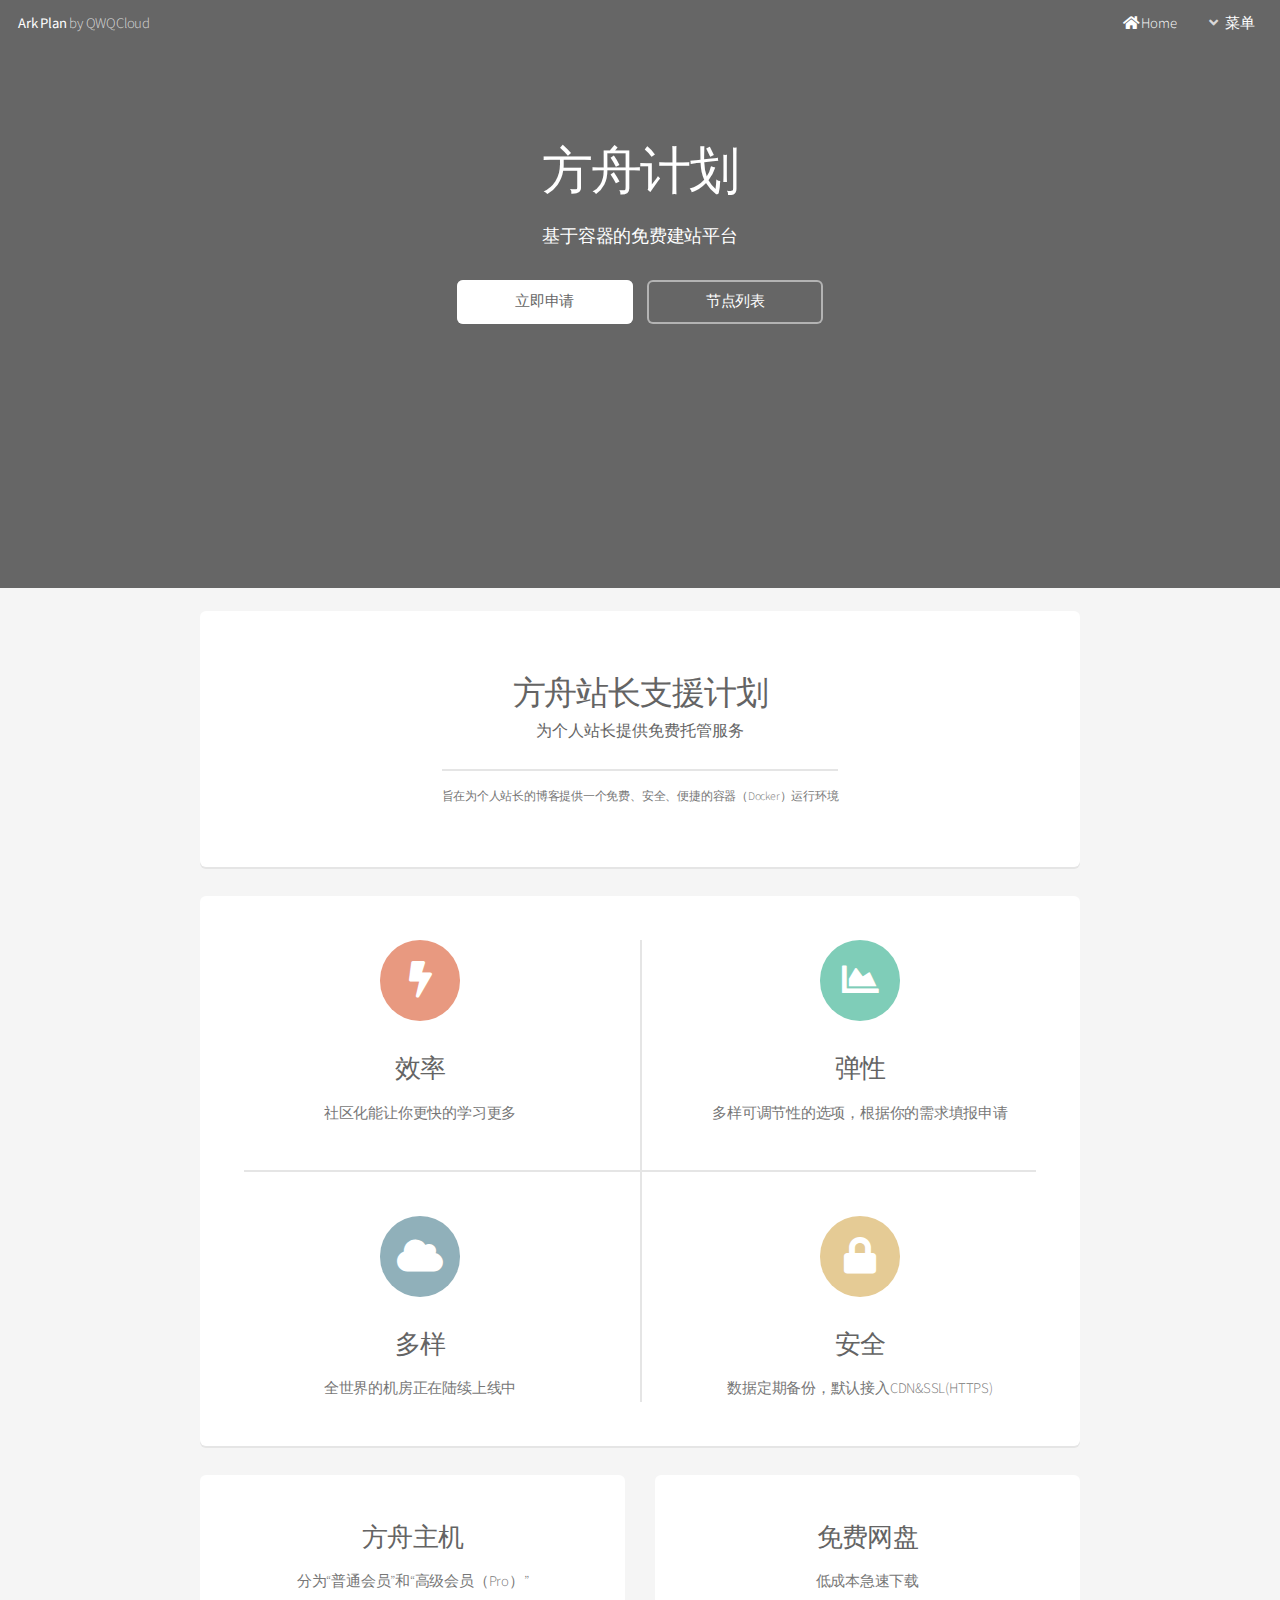
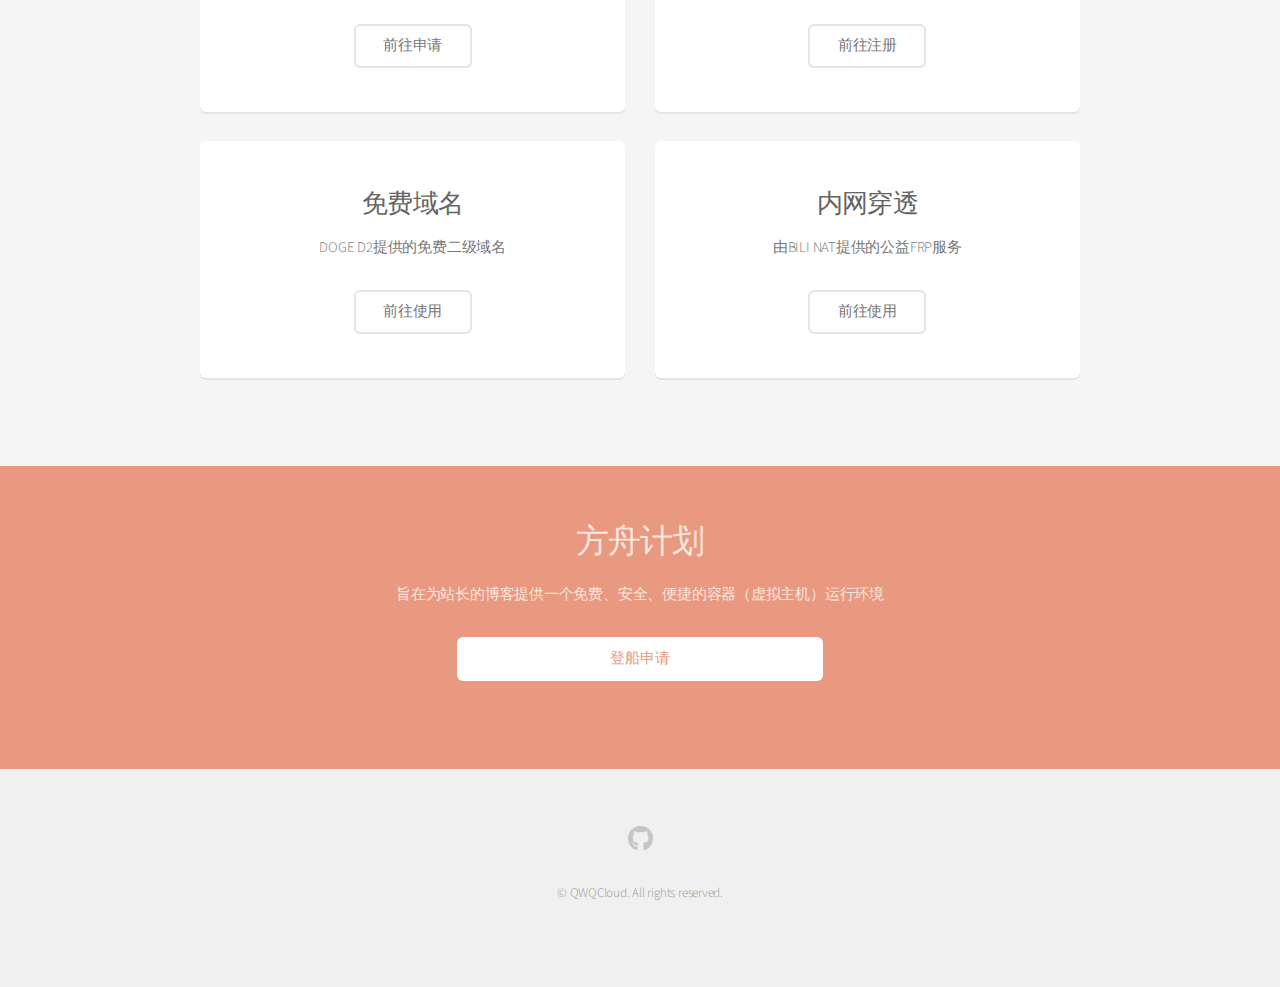
==== commit c4569955: "7doger" ====
--- a/index.html
+++ b/index.html
@@ -9,7 +9,9 @@
 		<title>方舟计划 - Ark Plan</title>
 		<meta charset="utf-8" />
 		<meta name="viewport" content="width=device-width, initial-scale=1, user-scalable=no" />
-		<link rel="stylesheet" href="assets/css/main.css" />
+		<link rel="stylesheet" href="./assets/css/main.css" />
+		<link rel="stylesheet" href="./assets/vendor/nucleo/css/nucleo.css" type="text/css">
+        <link rel="stylesheet" href="./assets/vendor/@fortawesome/fontawesome-free/css/all.min.css" type="text/css">
 	</head>
 	<body class="landing is-preload">
 		<div id="page-wrapper">
@@ -17,15 +19,15 @@
 			<!-- Header -->
 				<header id="header" class="alt">
 					<h1><a href="index.html">Ark Plan</a> by QWQCloud</h1>
-					<!----
+					
 				     <nav id="nav">
 						<ul>
-							<li><a href="index.html">Home</a></li>
+							<li><a href="index.html"><i class="fas fa-home"></i> Home</a></li>
 							<li>
-								<a href="#" class="icon solid fa-angle-down">锚点</a>
+								<a href="#" class="icon solid fa-angle-down">菜单</a>
 								<ul>
 									<li>
-                                      	<li><a href="hostlist.html">机房列表</a></li>
+                                      	<li><a href="hostlist.html">节点列表</a></li>
 									    <li><a href="about.html">关于方舟</a></li>
 									</li>
 								</ul>
@@ -38,10 +40,10 @@
 			<!-- Banner -->
 				<section id="banner">
 					<h2>方舟计划</h2>
-					<p>Ark Plan</p>
+					<p>基于容器的免费建站平台</p>
 					<ul class="actions special">
 						<li><a href="join.html"  class="button primary">立即申请</a></li>
-						<li><a href="about.html" target=_blank class="button">关于我们</a></li>
+						<li><a href="hostlist.html" class="button">节点列表</a></li>
 					</ul>
 				</section>
 <br><br><br><br><br><br><br>
@@ -50,10 +52,11 @@
 
 					<section class="box special">
 						<header class="major">
-							<h2>方舟站长支援计划
-							<br />
-							Ark Stationmaster Support Program</h2>
-							<p>旨在为站长的博客提供一个免费、安全、便捷的容器（虚拟主机）运行环境</p>
+							<h2>方舟站长支援计划</h2>
+							<h4>为个人站长提供免费托管服务</h4>
+							<!---  Ark Stationmaster Support Program  --->
+							<p>
+							    旨在为个人站长的博客提供一个免费、安全、便捷的容器（Docker）运行环境</p>
 						</header>
 						<!---<span class="image featured"><img src="images/banner7.jpg" alt="" /></span>--->
 					</section>
@@ -90,10 +93,10 @@
 
 							<section class="box special">
 							<!--	<span class="image featured"><img src="https://ark.qwqcloud.com/images/pic02.jpg" alt="" /></span> -->
-								<h3>免费博客</h3>
-								<p>博客网站一键申请开通</p>
+								<h3>方舟主机</h3>
+								<p>分为“普通会员”和“高级会员（Pro）”</p>
 								<ul class="actions special">
-									<li><a href="https://ouo.one/login" class="button alt">Learn More</a></li>
+									<li><a href="./join.html" class="button alt">前往申请</a></li>
 								</ul>
 							</section>
 
@@ -102,38 +105,41 @@
 
 							<section class="box special">
 							<!--	<span class="image featured"><img src="https://ark.qwqcloud.com/images/pic03.jpg" alt="" /></span>  -->
-								<h3>方舟主机</h3>
-								<p>分为“普通会员”和“高级会员（Pro）”</p>
+								<h3>免费网盘</h3>
+								<p>低成本急速下载</p>
 								<ul class="actions special">
-									<li><a href="#" class="button alt">Learn More</a></li>
+									<li><a href="https://ubi.plus" class="button alt">前往注册</a></li>
 								</ul>
 							</section>
 
 						</div>
+						
 						<div class="col-6 col-12-narrower">
 
 							<section class="box special">
 							<!--	<span class="image featured"><img src="https://ark.qwqcloud.com/images/pic02.jpg" alt="" /></span> -->
 								<h3>免费域名</h3>
-								<p>免费二级、三级测试域名</p>
+								<p>DOGE D2提供的免费二级域名</p>
 								<ul class="actions special">
-									<li><a href="#" class="button alt">Learn More</a></li>
+									<li><a href="https://dns.bili.ren/" class="button alt">前往使用</a></li>
 								</ul>
 							</section>
 
 						</div>
+						
 						<div class="col-6 col-12-narrower">
 
 							<section class="box special">
 							<!--	<span class="image featured"><img src="https://ark.qwqcloud.com/images/pic02.jpg" alt="" /></span> -->
-								<h3>源码分享</h3>
-								<p>各类网站源码分享站</p>
+								<h3>内网穿透</h3>
+								<p>由BILI NAT提供的公益FRP服务</p>
 								<ul class="actions special">
-									<li><a href="#" class="button alt">Learn More</a></li>
+									<li><a href="https://nat.bili.ren" class="button alt">前往使用</a></li>
 								</ul>
 							</section>
 
 						</div>
+						
 					</div>
 
 				</section>
@@ -147,7 +153,7 @@
 					<form>
                                 <div class="col-3 col-6-narrower col-12-mobilep">
 									<ul class="actions stacked">
-										<li><a href="https://url.mods.ren/ark-pro" class="button special fit">登船申请</a></li>
+										<li><a href="join.html" class="button special fit">登船申请</a></li>
 									</ul>
                                 </div>
 					</form>
@@ -157,28 +163,23 @@
 			<!-- Footer -->
 				<footer id="footer">
 					<ul class="icons">
-						<li><a href="https://twitter.com/xianyu_777" class="icon brands fa-twitter"><span class="label">Twitter</span></a></li>
-						<li><a href="https://weibo.com/zs1998" class="icon brands fa-weibo"><span class="label">Facebook</span></a></li>
-						<li><a href="https://www.instagram.com/dog_233/" class="icon brands fa-instagram"><span class="label">Instagram</span></a></li>
 						<li><a href="https://github.com/7doger" class="icon brands fa-github"><span class="label">Github</span></a></li>
-						<li><a href="https://dribbble.com/7doger" class="icon brands fa-dribbble"><span class="label">Dribbble</span></a></li>
-						<li><a href="#" class="icon brands fa-google-plus"><span class="label">Google+</span></a></li>
 					</ul>
 					<ul class="copyright">
-						<li>&copy; QWQCloud. All rights reserved.</li><li>Design: <a href="http://html5up.net">HTML5 UP</a></li>
+						<li>&copy; QWQCloud. All rights reserved.</li>
 					</ul>
 				</footer>
 
 		</div>
 
 		<!-- Scripts -->
-			<script src="assets/js/jquery.min.js"></script>
-			<script src="assets/js/jquery.dropotron.min.js"></script>
-			<script src="assets/js/jquery.scrollex.min.js"></script>
-			<script src="assets/js/browser.min.js"></script>
-			<script src="assets/js/breakpoints.min.js"></script>
-			<script src="assets/js/util.js"></script>
-			<script src="assets/js/main.js"></script>
+			<script src="./assets/js/jquery.min.js"></script>
+			<script src="./assets/js/jquery.dropotron.min.js"></script>
+			<script src="./assets/js/jquery.scrollex.min.js"></script>
+			<script src="./assets/js/browser.min.js"></script>
+			<script src="./assets/js/breakpoints.min.js"></script>
+			<script src="./assets/js/util.js"></script>
+			<script src="./assets/js/main.js"></script>
 
 	</body>
-</html>+</html>
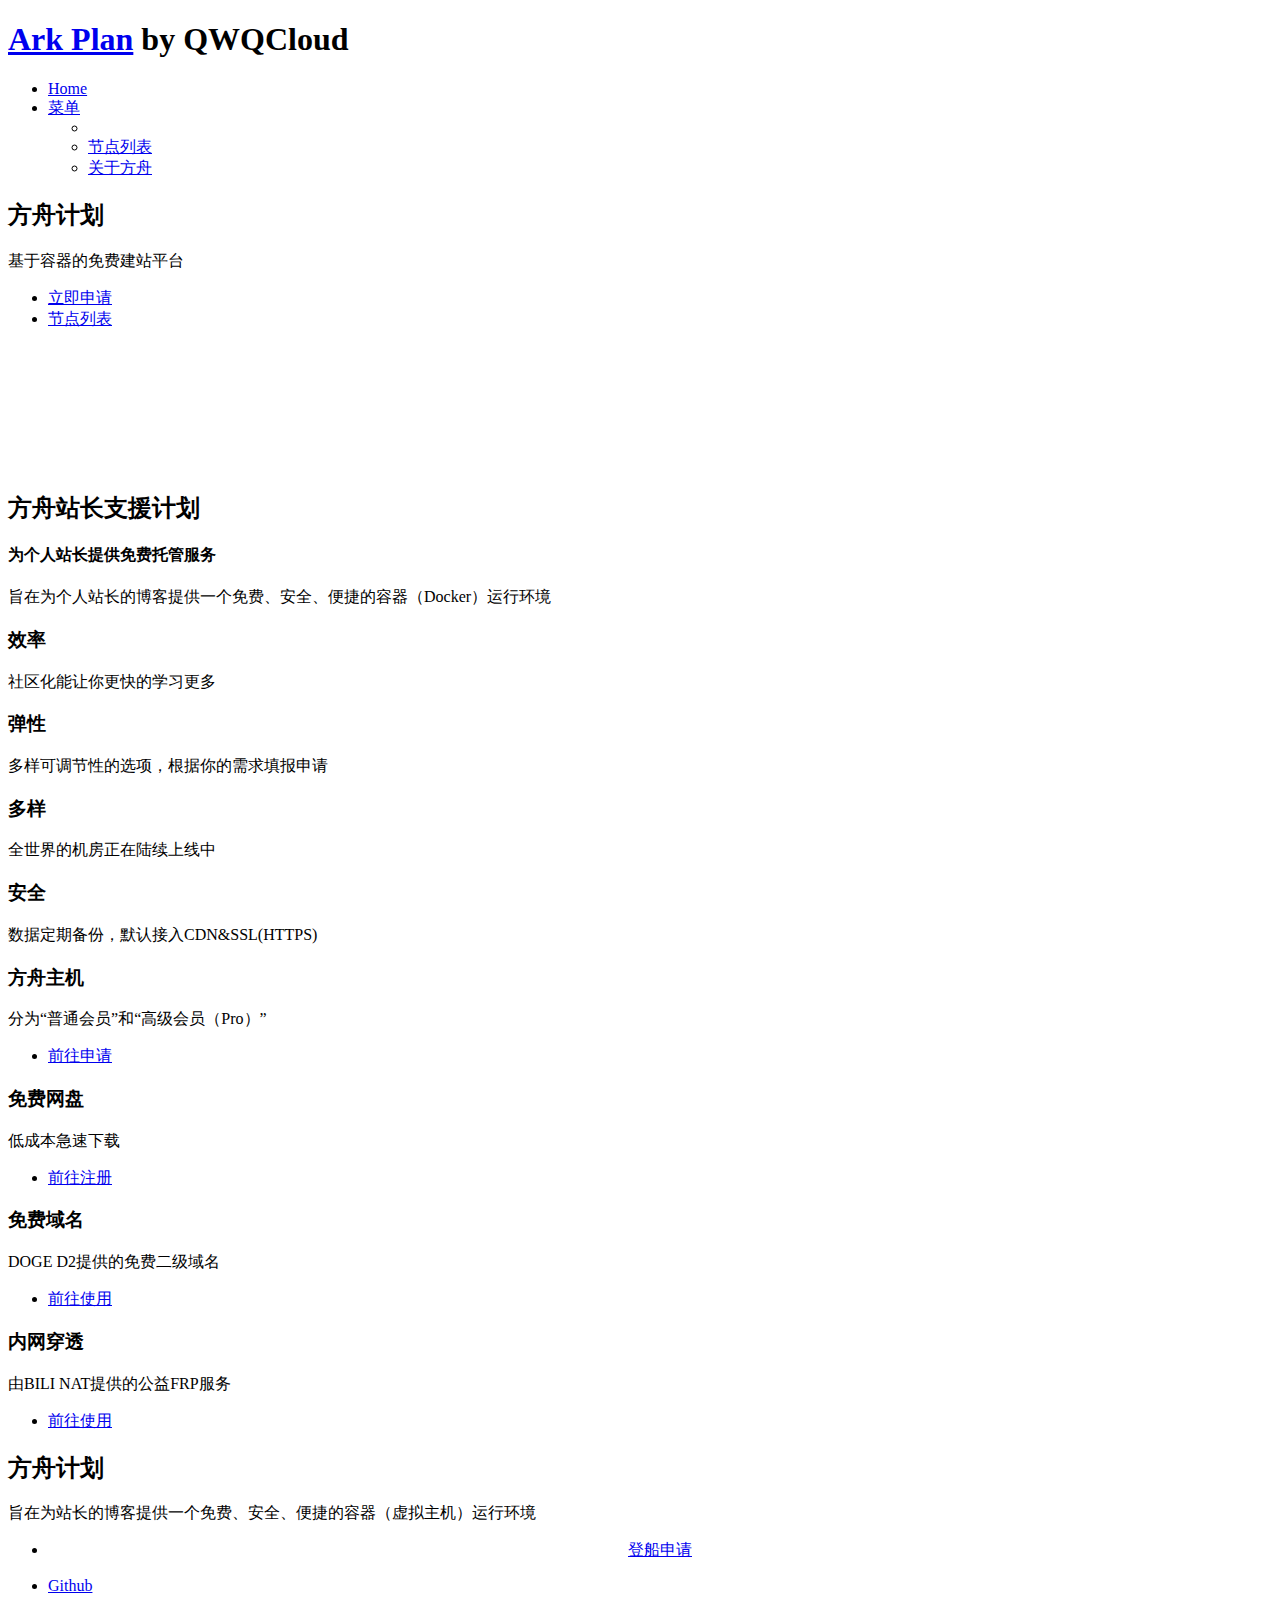
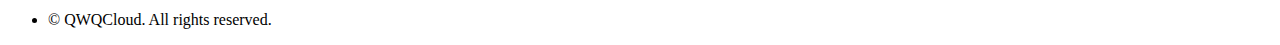
==== commit 65f16695: "Update index.html" ====
--- a/index.html
+++ b/index.html
@@ -43,7 +43,7 @@
 					<p>基于容器的免费建站平台</p>
 					<ul class="actions special">
 						<li><a href="join.html"  class="button primary">立即申请</a></li>
-						<li><a href="hostlist.html" class="button">节点列表</a></li>
+						<li><a href="#" class="button">节点列表</a></li>
 					</ul>
 				</section>
 <br><br><br><br><br><br><br>
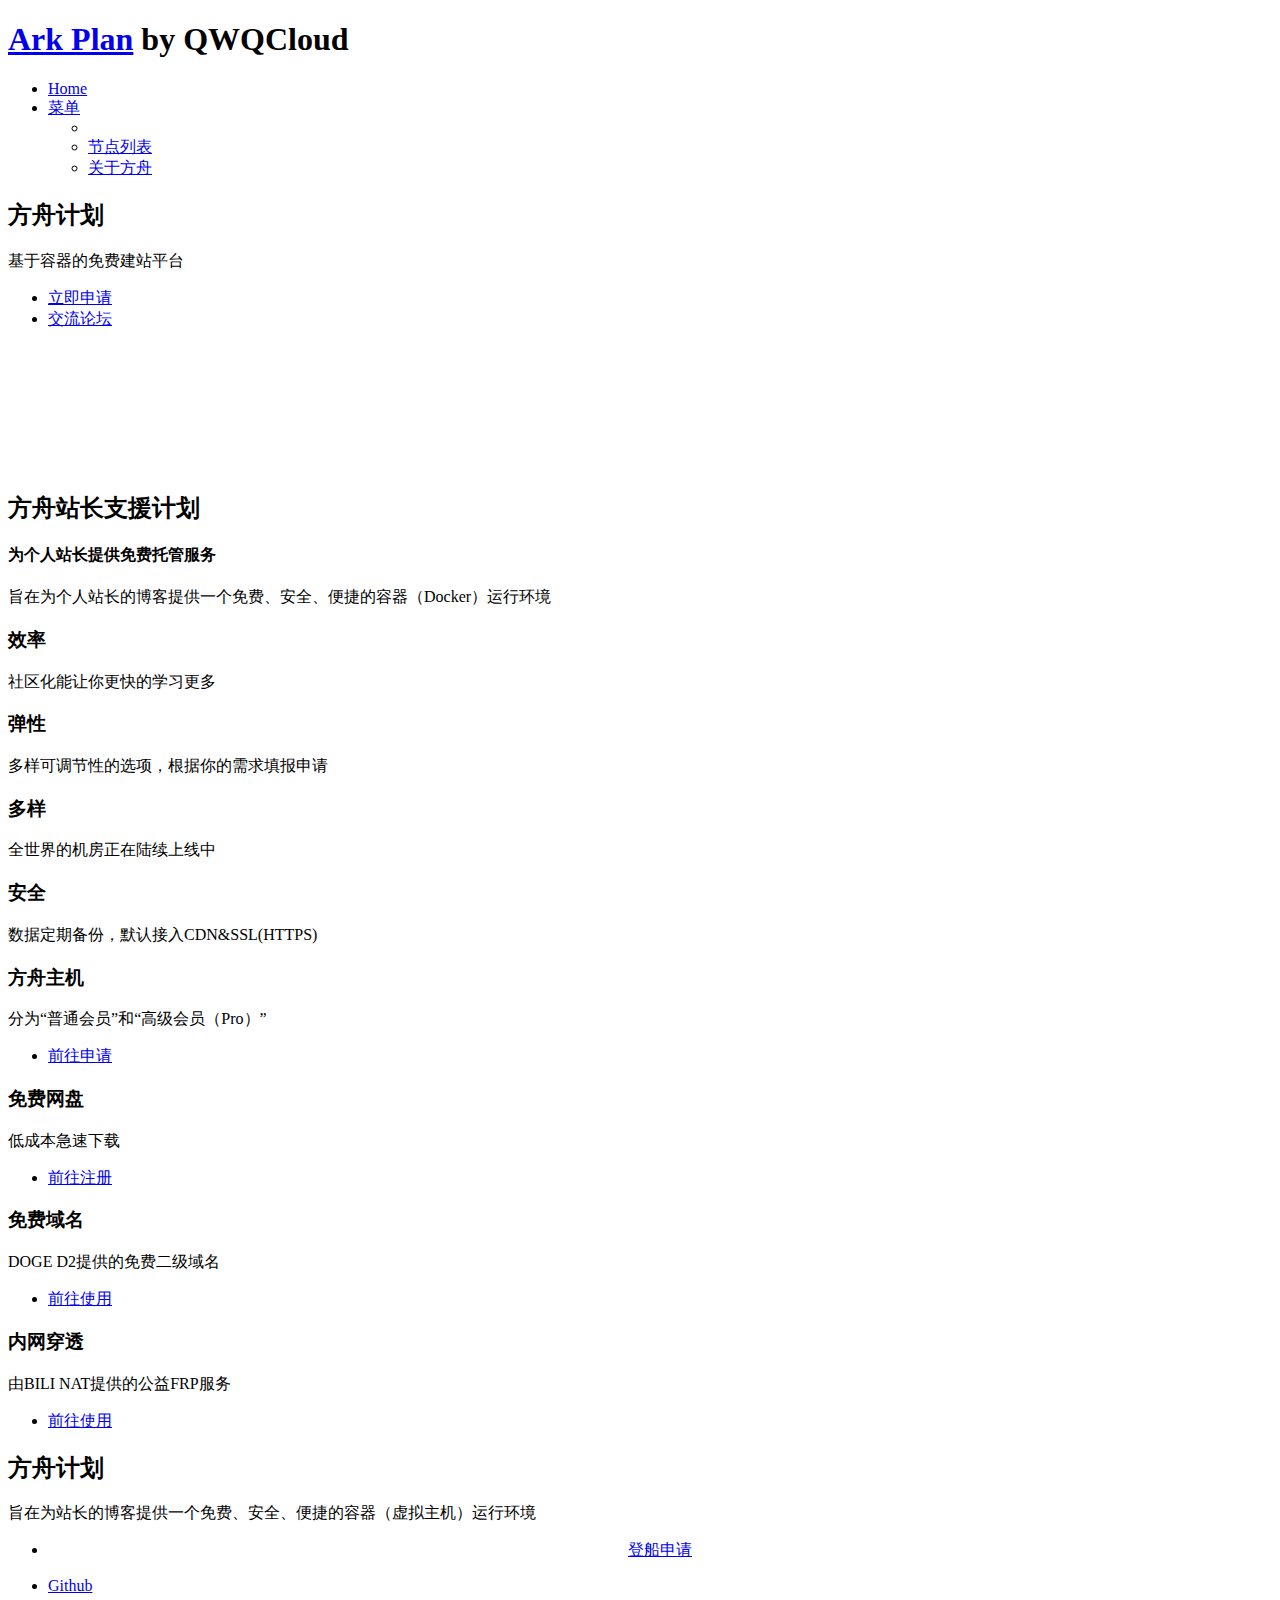
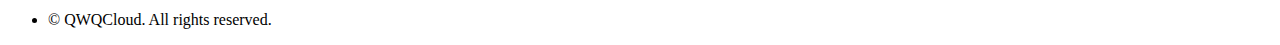
==== commit 989613f0: "Update index.html" ====
--- a/index.html
+++ b/index.html
@@ -43,7 +43,7 @@
 					<p>基于容器的免费建站平台</p>
 					<ul class="actions special">
 						<li><a href="join.html"  class="button primary">立即申请</a></li>
-						<li><a href="#" class="button">节点列表</a></li>
+						<li><a href="https://potato.pub" class="button">交流论坛</a></li>
 					</ul>
 				</section>
 <br><br><br><br><br><br><br>
